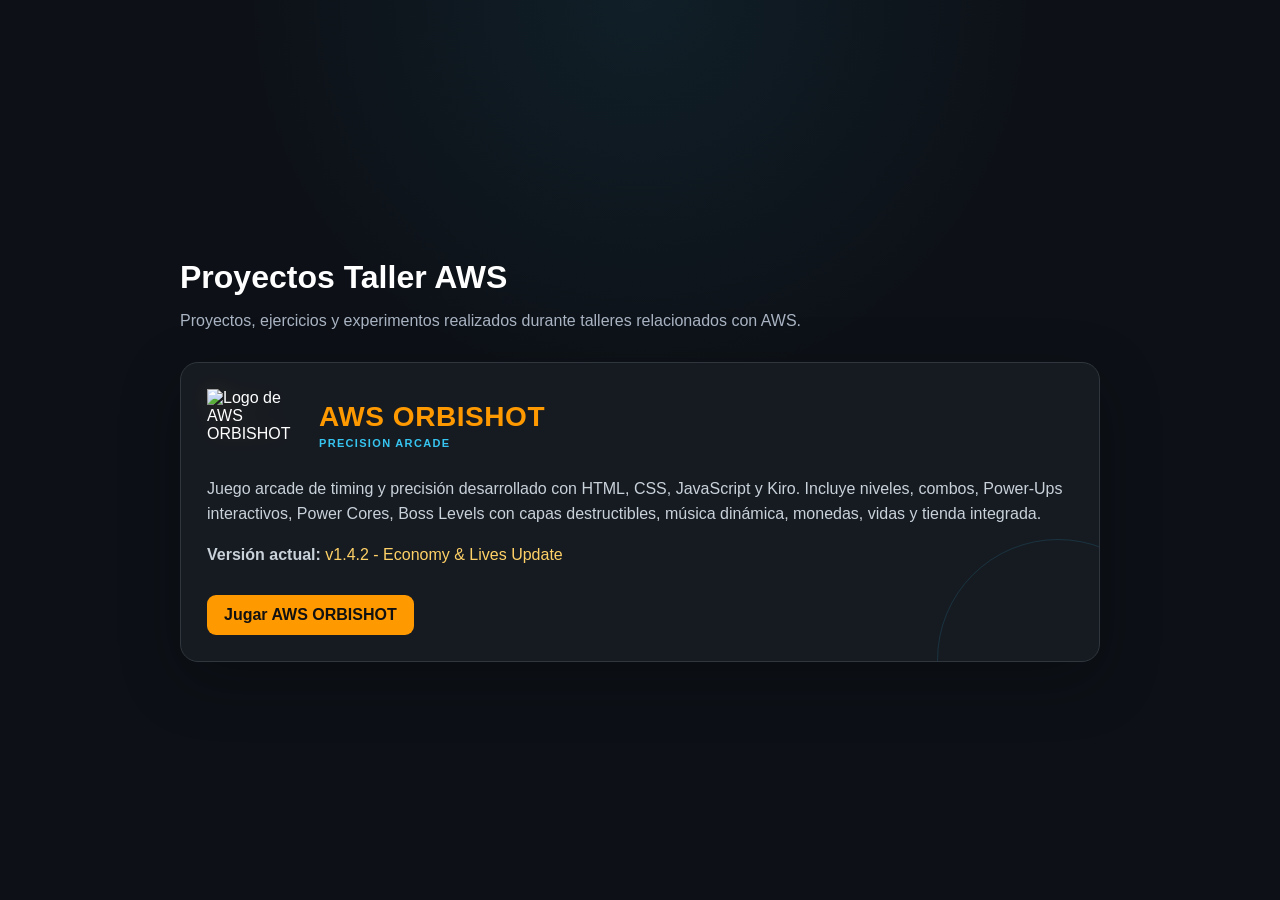
==== site/index.html @ 24f3d856 "Merge AWS ORBISHOT v1.4.2 Economy & Lives Update" ====
<!DOCTYPE html>
<html lang="es">
<head>
  <meta charset="UTF-8">
  <meta name="viewport" content="width=device-width, initial-scale=1.0">
  <title>Proyectos Taller AWS</title>
  <style>
    * { box-sizing: border-box; }

    body {
      margin: 0;
      min-height: 100vh;
      font-family: Arial, sans-serif;
      background:
        radial-gradient(circle at 50% 0%, rgba(54,197,240,.08), transparent 36%),
        #0d1117;
      color: #ffffff;
      display: flex;
      justify-content: center;
      align-items: center;
      padding: 32px;
    }

    main { width: min(920px, 100%); }
    h1 { margin-bottom: 8px; }

    .subtitle {
      color: #aab4c3;
      margin-bottom: 32px;
    }

    .projects {
      display: grid;
      grid-template-columns: repeat(auto-fit, minmax(280px, 1fr));
      gap: 20px;
    }

    .project {
      position: relative;
      overflow: hidden;
      background: #161b22;
      border: 1px solid #30363d;
      border-radius: 18px;
      padding: 26px;
      box-shadow: 0 18px 60px rgba(0,0,0,.25);
    }

    .project::after {
      content: "";
      position: absolute;
      inset: auto -80px -120px auto;
      width: 240px;
      height: 240px;
      border: 1px solid rgba(54,197,240,.14);
      border-radius: 50%;
      pointer-events: none;
    }

    .game-brand {
      display: flex;
      align-items: center;
      gap: 16px;
      margin-bottom: 16px;
    }

    .game-brand img {
      width: 96px;
      height: 72px;
      object-fit: contain;
      filter: drop-shadow(0 0 12px rgba(255,153,0,.12));
    }

    .game-brand h2 {
      margin: 0;
      color: #ff9900;
      font-size: 28px;
      letter-spacing: .02em;
    }

    .game-brand span {
      display: block;
      margin-top: 4px;
      color: #36c5f0;
      font-size: 11px;
      font-weight: bold;
      letter-spacing: .12em;
      text-transform: uppercase;
    }

    .project p {
      position: relative;
      z-index: 1;
      color: #c9d1d9;
      line-height: 1.55;
    }

    .project a {
      position: relative;
      z-index: 1;
      display: inline-block;
      margin-top: 12px;
      padding: 11px 17px;
      background: #ff9900;
      color: #111111;
      text-decoration: none;
      font-weight: bold;
      border-radius: 9px;
    }

    .version {
      color: #ffd166;
    }

    @media (max-width: 520px) {
      body { padding: 20px; }
      .game-brand { align-items: flex-start; }
      .game-brand img { width: 76px; height: 58px; }
      .game-brand h2 { font-size: 23px; }
    }
  </style>
</head>
<body>
  <main>
    <h1>Proyectos Taller AWS</h1>
    <p class="subtitle">
      Proyectos, ejercicios y experimentos realizados durante talleres relacionados con AWS.
    </p>

    <section class="projects">
      <article class="project">
        <div class="game-brand">
          <img src="./AWS-Game/assets/branding/aws-orbishot-logo.png" alt="Logo de AWS ORBISHOT">
          <div>
            <h2>AWS ORBISHOT</h2>
            <span>Precision Arcade</span>
          </div>
        </div>
        <p>
          Juego arcade de timing y precisión desarrollado con HTML, CSS,
          JavaScript y Kiro. Incluye niveles, combos, Power-Ups interactivos,
          Power Cores, Boss Levels con capas destructibles, música dinámica, monedas, vidas y tienda integrada.
        </p>
        <p><strong>Versión actual:</strong> <span class="version">v1.4.2 - Economy & Lives Update</span></p>
        <a href="./AWS-Game/">Jugar AWS ORBISHOT</a>
      </article>
    </section>
  </main>
</body>
</html>
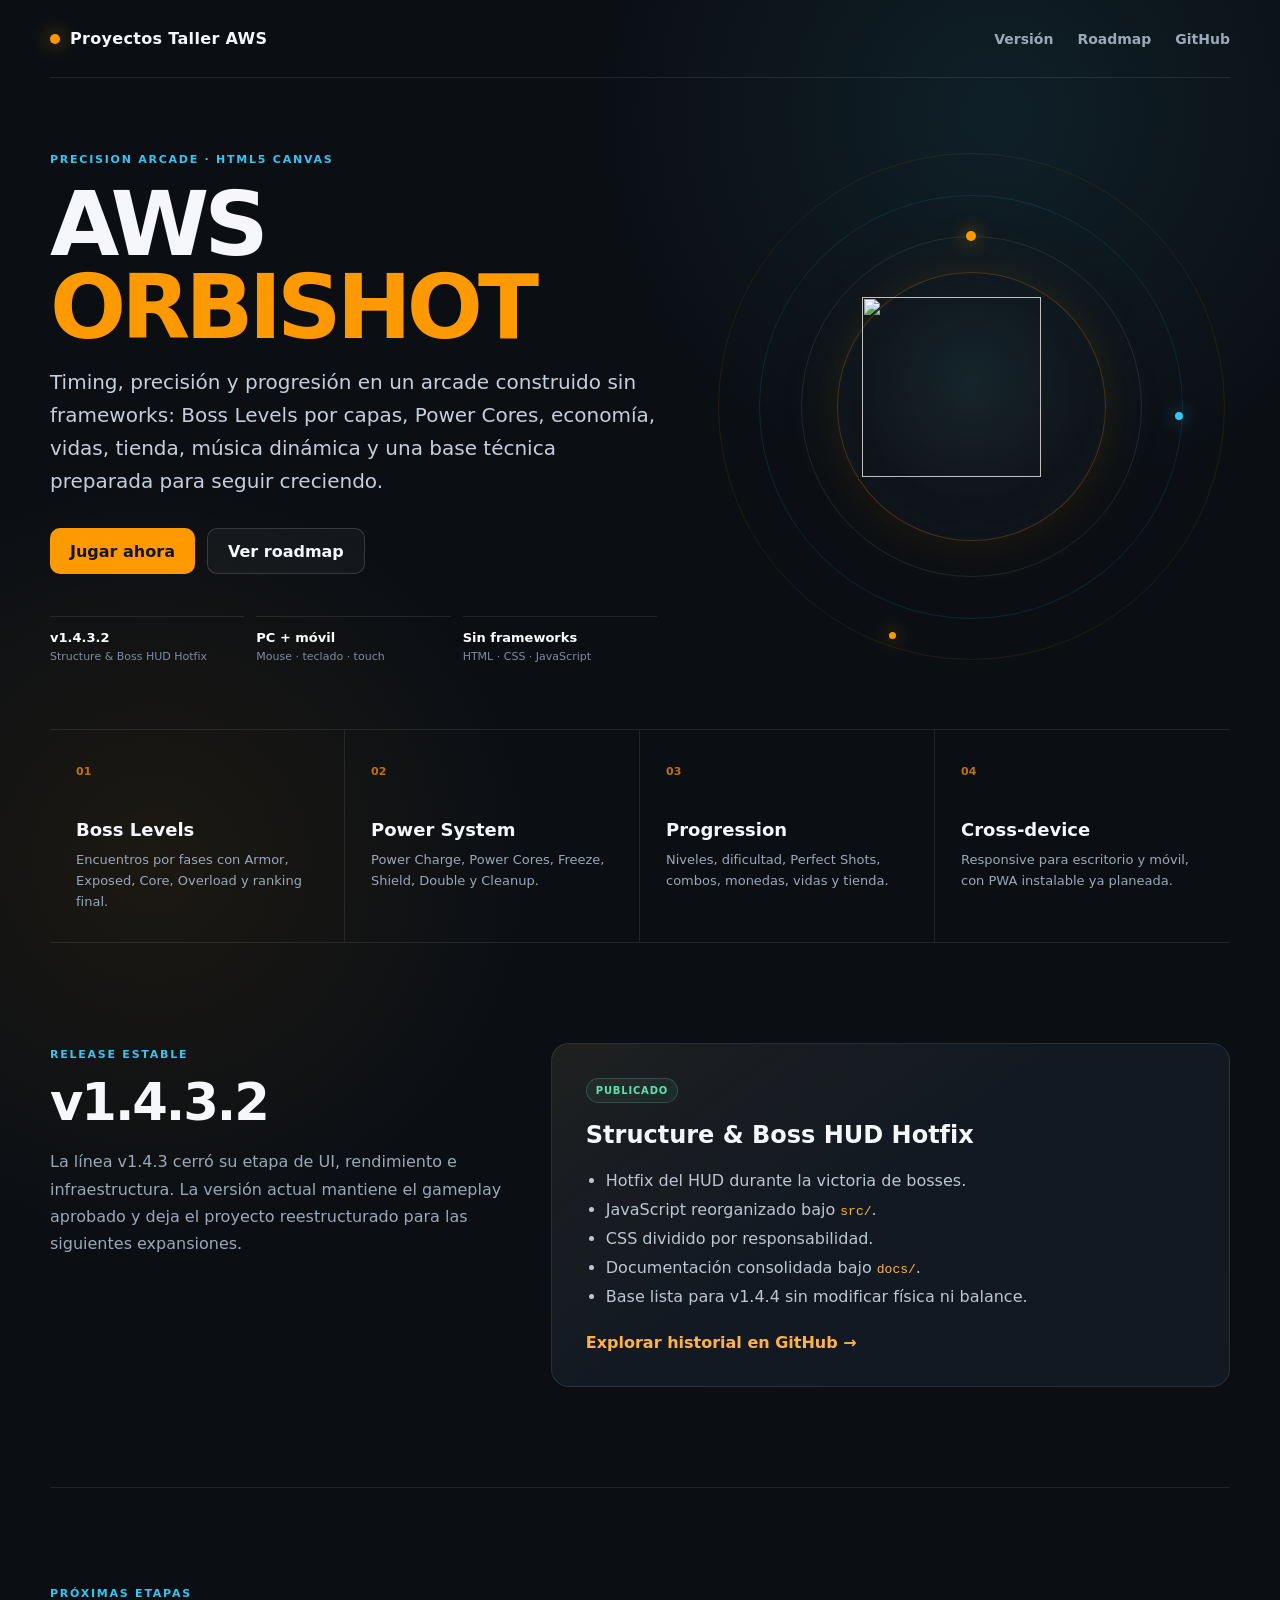
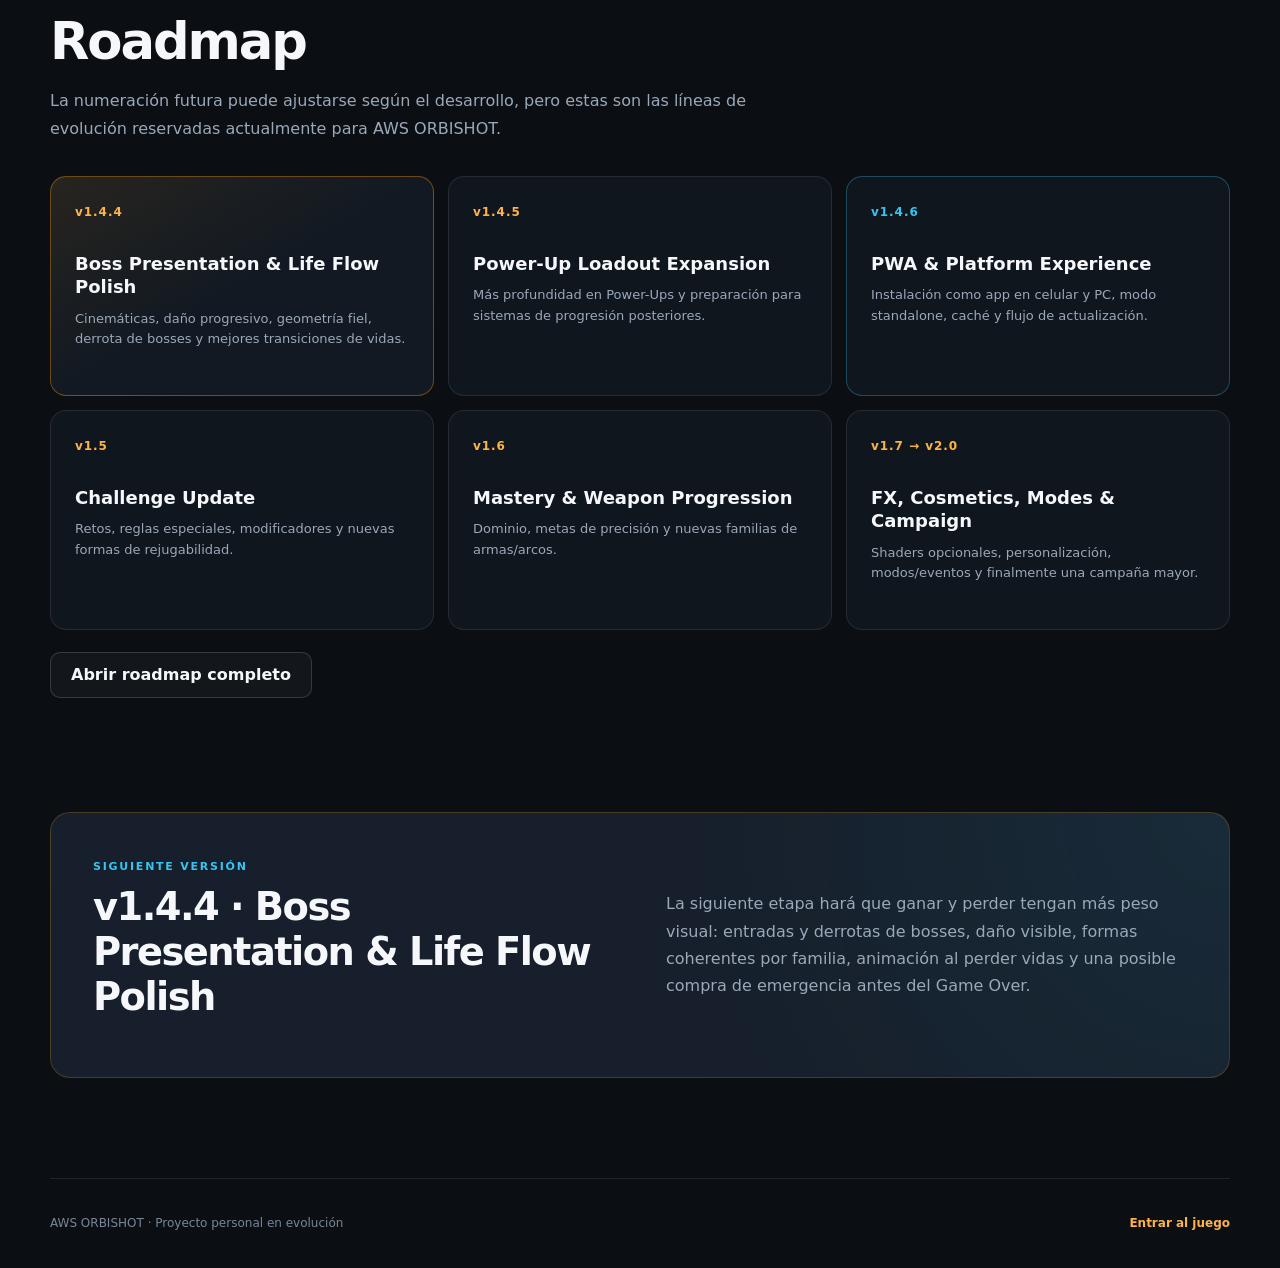
==== commit 62750044: "docs(site): refresh portal and expand AWS ORBISHOT roadmap" ====
--- a/site/index.html
+++ b/site/index.html
@@ -3,147 +3,199 @@
 <head>
   <meta charset="UTF-8">
   <meta name="viewport" content="width=device-width, initial-scale=1.0">
-  <title>Proyectos Taller AWS</title>
-  <style>
-    * { box-sizing: border-box; }
-
-    body {
-      margin: 0;
-      min-height: 100vh;
-      font-family: Arial, sans-serif;
-      background:
-        radial-gradient(circle at 50% 0%, rgba(54,197,240,.08), transparent 36%),
-        #0d1117;
-      color: #ffffff;
-      display: flex;
-      justify-content: center;
-      align-items: center;
-      padding: 32px;
-    }
-
-    main { width: min(920px, 100%); }
-    h1 { margin-bottom: 8px; }
-
-    .subtitle {
-      color: #aab4c3;
-      margin-bottom: 32px;
-    }
-
-    .projects {
-      display: grid;
-      grid-template-columns: repeat(auto-fit, minmax(280px, 1fr));
-      gap: 20px;
-    }
-
-    .project {
-      position: relative;
-      overflow: hidden;
-      background: #161b22;
-      border: 1px solid #30363d;
-      border-radius: 18px;
-      padding: 26px;
-      box-shadow: 0 18px 60px rgba(0,0,0,.25);
-    }
-
-    .project::after {
-      content: "";
-      position: absolute;
-      inset: auto -80px -120px auto;
-      width: 240px;
-      height: 240px;
-      border: 1px solid rgba(54,197,240,.14);
-      border-radius: 50%;
-      pointer-events: none;
-    }
-
-    .game-brand {
-      display: flex;
-      align-items: center;
-      gap: 16px;
-      margin-bottom: 16px;
-    }
-
-    .game-brand img {
-      width: 96px;
-      height: 72px;
-      object-fit: contain;
-      filter: drop-shadow(0 0 12px rgba(255,153,0,.12));
-    }
-
-    .game-brand h2 {
-      margin: 0;
-      color: #ff9900;
-      font-size: 28px;
-      letter-spacing: .02em;
-    }
-
-    .game-brand span {
-      display: block;
-      margin-top: 4px;
-      color: #36c5f0;
-      font-size: 11px;
-      font-weight: bold;
-      letter-spacing: .12em;
-      text-transform: uppercase;
-    }
-
-    .project p {
-      position: relative;
-      z-index: 1;
-      color: #c9d1d9;
-      line-height: 1.55;
-    }
-
-    .project a {
-      position: relative;
-      z-index: 1;
-      display: inline-block;
-      margin-top: 12px;
-      padding: 11px 17px;
-      background: #ff9900;
-      color: #111111;
-      text-decoration: none;
-      font-weight: bold;
-      border-radius: 9px;
-    }
-
-    .version {
-      color: #ffd166;
-    }
-
-    @media (max-width: 520px) {
-      body { padding: 20px; }
-      .game-brand { align-items: flex-start; }
-      .game-brand img { width: 76px; height: 58px; }
-      .game-brand h2 { font-size: 23px; }
-    }
-  </style>
+  <meta name="theme-color" content="#0d1117">
+  <meta
+    name="description"
+    content="Portal de AWS ORBISHOT, arcade de timing y precisión con Boss Levels, Power Cores, economía, vidas y progresión."
+  >
+  <title>AWS ORBISHOT | Proyectos Taller AWS</title>
+  <link rel="stylesheet" href="./styles.css">
 </head>
 <body>
-  <main>
-    <h1>Proyectos Taller AWS</h1>
-    <p class="subtitle">
-      Proyectos, ejercicios y experimentos realizados durante talleres relacionados con AWS.
-    </p>
-
-    <section class="projects">
-      <article class="project">
-        <div class="game-brand">
-          <img src="./AWS-Game/assets/branding/aws-orbishot-logo.png" alt="Logo de AWS ORBISHOT">
-          <div>
-            <h2>AWS ORBISHOT</h2>
-            <span>Precision Arcade</span>
+  <div class="page-shell">
+    <header class="site-header">
+      <a class="site-brand" href="./" aria-label="Inicio de Proyectos Taller AWS">
+        <span class="brand-dot"></span>
+        <span>Proyectos Taller AWS</span>
+      </a>
+      <nav class="site-nav" aria-label="Navegación principal">
+        <a href="#version">Versión</a>
+        <a href="#roadmap">Roadmap</a>
+        <a href="https://github.com/RobDev512/Proyectos-Taller-AWS" target="_blank" rel="noreferrer">GitHub</a>
+      </nav>
+    </header>
+
+    <main>
+      <section class="hero">
+        <div class="hero-copy">
+          <div class="eyebrow">Precision Arcade · HTML5 Canvas</div>
+          <h1>AWS <span>ORBISHOT</span></h1>
+          <p class="hero-lead">
+            Timing, precisión y progresión en un arcade construido sin frameworks:
+            Boss Levels por capas, Power Cores, economía, vidas, tienda, música dinámica
+            y una base técnica preparada para seguir creciendo.
+          </p>
+
+          <div class="hero-actions">
+            <a class="btn btn-primary" href="./AWS-Game/">Jugar ahora</a>
+            <a
+              class="btn btn-secondary"
+              href="https://github.com/RobDev512/Proyectos-Taller-AWS/blob/main/AWS-Game/docs/ROADMAP.md"
+              target="_blank"
+              rel="noreferrer"
+            >Ver roadmap</a>
           </div>
+
+          <div class="hero-meta">
+            <div>
+              <strong>v1.4.3.2</strong>
+              <span>Structure & Boss HUD Hotfix</span>
+            </div>
+            <div>
+              <strong>PC + móvil</strong>
+              <span>Mouse · teclado · touch</span>
+            </div>
+            <div>
+              <strong>Sin frameworks</strong>
+              <span>HTML · CSS · JavaScript</span>
+            </div>
+          </div>
+        </div>
+
+        <div class="hero-visual" aria-hidden="true">
+          <div class="orbit orbit-a"></div>
+          <div class="orbit orbit-b"></div>
+          <div class="orbit orbit-c"></div>
+          <div class="hero-logo-wrap">
+            <img src="./AWS-Game/assets/branding/aws-orbishot-logo.png" alt="">
+          </div>
+          <span class="satellite satellite-a"></span>
+          <span class="satellite satellite-b"></span>
+          <span class="satellite satellite-c"></span>
+        </div>
+      </section>
+
+      <section class="feature-strip" aria-label="Características principales">
+        <article>
+          <span class="feature-number">01</span>
+          <h2>Boss Levels</h2>
+          <p>Encuentros por fases con Armor, Exposed, Core, Overload y ranking final.</p>
+        </article>
+        <article>
+          <span class="feature-number">02</span>
+          <h2>Power System</h2>
+          <p>Power Charge, Power Cores, Freeze, Shield, Double y Cleanup.</p>
+        </article>
+        <article>
+          <span class="feature-number">03</span>
+          <h2>Progression</h2>
+          <p>Niveles, dificultad, Perfect Shots, combos, monedas, vidas y tienda.</p>
+        </article>
+        <article>
+          <span class="feature-number">04</span>
+          <h2>Cross-device</h2>
+          <p>Responsive para escritorio y móvil, con PWA instalable ya planeada.</p>
+        </article>
+      </section>
+
+      <section class="section-grid" id="version">
+        <div class="section-heading">
+          <span class="section-kicker">Release estable</span>
+          <h2>v1.4.3.2</h2>
+          <p>
+            La línea v1.4.3 cerró su etapa de UI, rendimiento e infraestructura.
+            La versión actual mantiene el gameplay aprobado y deja el proyecto
+            reestructurado para las siguientes expansiones.
+          </p>
+        </div>
+
+        <div class="release-card">
+          <span class="status-pill">Publicado</span>
+          <h3>Structure & Boss HUD Hotfix</h3>
+          <ul>
+            <li>Hotfix del HUD durante la victoria de bosses.</li>
+            <li>JavaScript reorganizado bajo <code>src/</code>.</li>
+            <li>CSS dividido por responsabilidad.</li>
+            <li>Documentación consolidada bajo <code>docs/</code>.</li>
+            <li>Base lista para v1.4.4 sin modificar física ni balance.</li>
+          </ul>
+          <a
+            class="text-link"
+            href="https://github.com/RobDev512/Proyectos-Taller-AWS/tags"
+            target="_blank"
+            rel="noreferrer"
+          >Explorar historial en GitHub →</a>
+        </div>
+      </section>
+
+      <section class="roadmap-section" id="roadmap">
+        <div class="section-heading roadmap-heading">
+          <span class="section-kicker">Próximas etapas</span>
+          <h2>Roadmap</h2>
+          <p>
+            La numeración futura puede ajustarse según el desarrollo, pero estas son
+            las líneas de evolución reservadas actualmente para AWS ORBISHOT.
+          </p>
+        </div>
+
+        <div class="roadmap-grid">
+          <article class="roadmap-card current">
+            <span>v1.4.4</span>
+            <h3>Boss Presentation & Life Flow Polish</h3>
+            <p>Cinemáticas, daño progresivo, geometría fiel, derrota de bosses y mejores transiciones de vidas.</p>
+          </article>
+          <article class="roadmap-card">
+            <span>v1.4.5</span>
+            <h3>Power-Up Loadout Expansion</h3>
+            <p>Más profundidad en Power-Ups y preparación para sistemas de progresión posteriores.</p>
+          </article>
+          <article class="roadmap-card accent">
+            <span>v1.4.6</span>
+            <h3>PWA & Platform Experience</h3>
+            <p>Instalación como app en celular y PC, modo standalone, caché y flujo de actualización.</p>
+          </article>
+          <article class="roadmap-card">
+            <span>v1.5</span>
+            <h3>Challenge Update</h3>
+            <p>Retos, reglas especiales, modificadores y nuevas formas de rejugabilidad.</p>
+          </article>
+          <article class="roadmap-card">
+            <span>v1.6</span>
+            <h3>Mastery & Weapon Progression</h3>
+            <p>Dominio, metas de precisión y nuevas familias de armas/arcos.</p>
+          </article>
+          <article class="roadmap-card">
+            <span>v1.7 → v2.0</span>
+            <h3>FX, Cosmetics, Modes & Campaign</h3>
+            <p>Shaders opcionales, personalización, modos/eventos y finalmente una campaña mayor.</p>
+          </article>
+        </div>
+
+        <a
+          class="btn btn-roadmap"
+          href="https://github.com/RobDev512/Proyectos-Taller-AWS/blob/main/AWS-Game/docs/ROADMAP.md"
+          target="_blank"
+          rel="noreferrer"
+        >Abrir roadmap completo</a>
+      </section>
+
+      <section class="next-release">
+        <div>
+          <span class="section-kicker">Siguiente versión</span>
+          <h2>v1.4.4 · Boss Presentation & Life Flow Polish</h2>
         </div>
         <p>
-          Juego arcade de timing y precisión desarrollado con HTML, CSS,
-          JavaScript y Kiro. Incluye niveles, combos, Power-Ups interactivos,
-          Power Cores, Boss Levels con capas destructibles, música dinámica, monedas, vidas y tienda integrada.
+          La siguiente etapa hará que ganar y perder tengan más peso visual:
+          entradas y derrotas de bosses, daño visible, formas coherentes por familia,
+          animación al perder vidas y una posible compra de emergencia antes del Game Over.
         </p>
-        <p><strong>Versión actual:</strong> <span class="version">v1.4.2 - Economy & Lives Update</span></p>
-        <a href="./AWS-Game/">Jugar AWS ORBISHOT</a>
-      </article>
-    </section>
-  </main>
+      </section>
+    </main>
+
+    <footer>
+      <span>AWS ORBISHOT · Proyecto personal en evolución</span>
+      <a href="./AWS-Game/">Entrar al juego</a>
+    </footer>
+  </div>
 </body>
 </html>
--- a/site/styles.css
+++ b/site/styles.css
@@ -0,0 +1,502 @@
+*,
+*::before,
+*::after {
+  box-sizing: border-box;
+}
+
+:root {
+  color-scheme: dark;
+  --bg: #0b0f14;
+  --panel: #121922;
+  --panel-2: #161f2b;
+  --line: rgba(255, 255, 255, .09);
+  --text: #f5f7fa;
+  --muted: #9aa8b8;
+  --orange: #ff9900;
+  --orange-soft: #ffb347;
+  --cyan: #36c5f0;
+  --green: #5fe1ae;
+}
+
+html { scroll-behavior: smooth; }
+
+body {
+  margin: 0;
+  min-height: 100vh;
+  font-family: "Amazon Ember", Inter, system-ui, -apple-system, BlinkMacSystemFont, "Segoe UI", sans-serif;
+  color: var(--text);
+  background:
+    radial-gradient(circle at 78% 4%, rgba(54, 197, 240, .09), transparent 25rem),
+    radial-gradient(circle at 12% 30%, rgba(255, 153, 0, .07), transparent 24rem),
+    var(--bg);
+}
+
+a { color: inherit; }
+
+.page-shell {
+  width: min(1180px, calc(100% - 40px));
+  margin: 0 auto;
+}
+
+.site-header {
+  min-height: 78px;
+  display: flex;
+  align-items: center;
+  justify-content: space-between;
+  gap: 24px;
+  border-bottom: 1px solid var(--line);
+}
+
+.site-brand {
+  display: inline-flex;
+  align-items: center;
+  gap: 10px;
+  text-decoration: none;
+  font-weight: 800;
+  letter-spacing: .02em;
+}
+
+.brand-dot {
+  width: 10px;
+  height: 10px;
+  border-radius: 50%;
+  background: var(--orange);
+  box-shadow: 0 0 18px rgba(255, 153, 0, .72);
+}
+
+.site-nav { display: flex; gap: 24px; }
+
+.site-nav a {
+  color: var(--muted);
+  text-decoration: none;
+  font-size: 14px;
+  font-weight: 700;
+}
+
+.site-nav a:hover { color: #fff; }
+
+.hero {
+  min-height: 620px;
+  display: grid;
+  grid-template-columns: minmax(0, 1.08fr) minmax(360px, .92fr);
+  align-items: center;
+  gap: 56px;
+  padding: 70px 0 64px;
+}
+
+.eyebrow,
+.section-kicker {
+  display: inline-block;
+  color: var(--cyan);
+  font-size: 11px;
+  font-weight: 900;
+  letter-spacing: .16em;
+  text-transform: uppercase;
+}
+
+.hero h1 {
+  margin: 16px 0 18px;
+  font-size: clamp(54px, 7vw, 94px);
+  line-height: .92;
+  letter-spacing: -.055em;
+}
+
+.hero h1 span { color: var(--orange); }
+
+.hero-lead {
+  max-width: 680px;
+  margin: 0;
+  color: #c5cfda;
+  font-size: clamp(17px, 2vw, 20px);
+  line-height: 1.65;
+}
+
+.hero-actions {
+  display: flex;
+  flex-wrap: wrap;
+  gap: 12px;
+  margin-top: 30px;
+}
+
+.btn {
+  min-height: 46px;
+  display: inline-flex;
+  align-items: center;
+  justify-content: center;
+  padding: 0 20px;
+  border-radius: 10px;
+  text-decoration: none;
+  font-weight: 900;
+  transition: transform .15s ease, border-color .15s ease, background .15s ease;
+}
+
+.btn:hover { transform: translateY(-2px); }
+
+.btn-primary {
+  background: var(--orange);
+  color: #11161d;
+}
+
+.btn-secondary,
+.btn-roadmap {
+  border: 1px solid rgba(255, 255, 255, .15);
+  background: rgba(255, 255, 255, .035);
+}
+
+.btn-secondary:hover,
+.btn-roadmap:hover {
+  border-color: rgba(255, 153, 0, .65);
+}
+
+.hero-meta {
+  display: grid;
+  grid-template-columns: repeat(3, minmax(0, 1fr));
+  gap: 12px;
+  margin-top: 42px;
+}
+
+.hero-meta > div {
+  min-width: 0;
+  padding-top: 13px;
+  border-top: 1px solid var(--line);
+}
+
+.hero-meta strong,
+.hero-meta span { display: block; }
+
+.hero-meta strong { color: #fff; font-size: 13px; }
+
+.hero-meta span {
+  margin-top: 5px;
+  color: #7f8d9d;
+  font-size: 11px;
+  line-height: 1.35;
+}
+
+.hero-visual {
+  position: relative;
+  aspect-ratio: 1;
+  display: grid;
+  place-items: center;
+  isolation: isolate;
+}
+
+.hero-visual::before {
+  content: "";
+  position: absolute;
+  width: 66%;
+  height: 66%;
+  border-radius: 50%;
+  background: radial-gradient(circle, rgba(255, 153, 0, .12), transparent 65%);
+  filter: blur(4px);
+}
+
+.hero-logo-wrap {
+  position: relative;
+  z-index: 4;
+  width: 52%;
+  aspect-ratio: 1;
+  display: grid;
+  place-items: center;
+  border: 1px solid rgba(255, 153, 0, .24);
+  border-radius: 50%;
+  background:
+    radial-gradient(circle at 50% 40%, rgba(54, 197, 240, .08), transparent 58%),
+    rgba(15, 21, 29, .78);
+  box-shadow:
+    0 0 70px rgba(255, 153, 0, .08),
+    inset 0 0 50px rgba(255, 255, 255, .025);
+}
+
+.hero-logo-wrap img {
+  width: 82%;
+  height: 82%;
+  object-fit: contain;
+}
+
+.orbit {
+  position: absolute;
+  border: 1px solid rgba(255, 255, 255, .09);
+  border-radius: 50%;
+}
+
+.orbit-a { width: 66%; height: 66%; }
+.orbit-b { width: 82%; height: 82%; border-color: rgba(54, 197, 240, .12); }
+.orbit-c { width: 98%; height: 98%; border-color: rgba(255, 153, 0, .09); }
+
+.satellite {
+  position: absolute;
+  z-index: 6;
+  width: 10px;
+  height: 10px;
+  border-radius: 50%;
+  background: var(--orange);
+  box-shadow: 0 0 18px rgba(255, 153, 0, .75);
+}
+
+.satellite-a { top: 16%; left: 49%; }
+.satellite-b {
+  right: 9%;
+  top: 51%;
+  width: 8px;
+  height: 8px;
+  background: var(--cyan);
+  box-shadow: 0 0 18px rgba(54, 197, 240, .72);
+}
+.satellite-c { bottom: 5%; left: 34%; width: 7px; height: 7px; }
+
+.feature-strip {
+  display: grid;
+  grid-template-columns: repeat(4, minmax(0, 1fr));
+  border-top: 1px solid var(--line);
+  border-bottom: 1px solid var(--line);
+}
+
+.feature-strip article {
+  min-height: 210px;
+  padding: 30px 26px;
+  border-right: 1px solid var(--line);
+}
+
+.feature-strip article:last-child { border-right: 0; }
+
+.feature-number {
+  color: rgba(255, 153, 0, .72);
+  font-size: 11px;
+  font-weight: 900;
+}
+
+.feature-strip h2 { margin: 40px 0 10px; font-size: 18px; }
+
+.feature-strip p {
+  margin: 0;
+  color: var(--muted);
+  font-size: 13px;
+  line-height: 1.6;
+}
+
+.section-grid {
+  display: grid;
+  grid-template-columns: .8fr 1.2fr;
+  gap: 48px;
+  padding: 100px 0;
+  align-items: start;
+}
+
+.section-heading h2,
+.roadmap-heading h2,
+.next-release h2 {
+  margin: 10px 0 16px;
+  font-size: clamp(34px, 4vw, 52px);
+  letter-spacing: -.04em;
+}
+
+.section-heading p,
+.next-release p {
+  color: var(--muted);
+  line-height: 1.7;
+}
+
+.release-card {
+  padding: 34px;
+  border: 1px solid var(--line);
+  border-radius: 18px;
+  background:
+    linear-gradient(145deg, rgba(255, 153, 0, .055), transparent 45%),
+    var(--panel);
+}
+
+.status-pill {
+  display: inline-flex;
+  padding: 6px 9px;
+  border: 1px solid rgba(95, 225, 174, .22);
+  border-radius: 999px;
+  background: rgba(95, 225, 174, .07);
+  color: var(--green);
+  font-size: 10px;
+  font-weight: 900;
+  letter-spacing: .08em;
+  text-transform: uppercase;
+}
+
+.release-card h3 { margin: 18px 0; font-size: 24px; }
+
+.release-card ul {
+  margin: 0;
+  padding-left: 20px;
+  color: #bcc7d2;
+  line-height: 1.8;
+}
+
+.release-card code { color: var(--orange-soft); }
+
+.text-link {
+  display: inline-block;
+  margin-top: 22px;
+  color: var(--orange-soft);
+  text-decoration: none;
+  font-weight: 800;
+}
+
+.roadmap-section {
+  padding: 94px 0;
+  border-top: 1px solid var(--line);
+}
+
+.roadmap-heading { max-width: 720px; }
+
+.roadmap-grid {
+  display: grid;
+  grid-template-columns: repeat(3, minmax(0, 1fr));
+  gap: 14px;
+  margin-top: 34px;
+}
+
+.roadmap-card {
+  min-height: 220px;
+  padding: 24px;
+  border: 1px solid var(--line);
+  border-radius: 16px;
+  background: rgba(18, 25, 34, .78);
+}
+
+.roadmap-card.current {
+  border-color: rgba(255, 153, 0, .38);
+  background:
+    linear-gradient(150deg, rgba(255, 153, 0, .09), transparent 50%),
+    var(--panel);
+}
+
+.roadmap-card.accent { border-color: rgba(54, 197, 240, .30); }
+
+.roadmap-card > span {
+  color: var(--orange-soft);
+  font-size: 12px;
+  font-weight: 900;
+  letter-spacing: .08em;
+}
+
+.roadmap-card.accent > span { color: var(--cyan); }
+
+.roadmap-card h3 {
+  margin: 32px 0 10px;
+  font-size: 18px;
+  line-height: 1.3;
+}
+
+.roadmap-card p {
+  margin: 0;
+  color: var(--muted);
+  font-size: 13px;
+  line-height: 1.6;
+}
+
+.btn-roadmap { margin-top: 22px; }
+
+.next-release {
+  display: grid;
+  grid-template-columns: 1fr 1fr;
+  gap: 52px;
+  align-items: center;
+  margin: 20px 0 100px;
+  padding: 42px;
+  border: 1px solid rgba(255, 153, 0, .22);
+  border-radius: 20px;
+  background:
+    radial-gradient(circle at 100% 0%, rgba(54, 197, 240, .07), transparent 45%),
+    var(--panel-2);
+}
+
+.next-release h2 { font-size: clamp(27px, 3vw, 40px); }
+
+footer {
+  min-height: 90px;
+  display: flex;
+  align-items: center;
+  justify-content: space-between;
+  gap: 24px;
+  border-top: 1px solid var(--line);
+  color: #788697;
+  font-size: 12px;
+}
+
+footer a {
+  color: var(--orange-soft);
+  text-decoration: none;
+  font-weight: 800;
+}
+
+@media (max-width: 900px) {
+  .hero {
+    min-height: auto;
+    grid-template-columns: 1fr;
+    padding-top: 56px;
+  }
+
+  .hero-visual {
+    width: min(540px, 88vw);
+    margin: 0 auto;
+  }
+
+  .feature-strip { grid-template-columns: repeat(2, minmax(0, 1fr)); }
+  .feature-strip article:nth-child(2) { border-right: 0; }
+  .feature-strip article:nth-child(-n+2) { border-bottom: 1px solid var(--line); }
+
+  .section-grid,
+  .next-release { grid-template-columns: 1fr; }
+
+  .roadmap-grid { grid-template-columns: repeat(2, minmax(0, 1fr)); }
+}
+
+@media (max-width: 620px) {
+  .page-shell { width: min(100% - 28px, 1180px); }
+  .site-header { min-height: 68px; }
+  .site-nav a:not(:last-child) { display: none; }
+
+  .hero {
+    gap: 26px;
+    padding: 50px 0 44px;
+  }
+
+  .hero h1 { font-size: clamp(52px, 18vw, 74px); }
+  .hero-lead { font-size: 16px; }
+
+  .hero-actions {
+    display: grid;
+    grid-template-columns: 1fr;
+  }
+
+  .hero-meta { grid-template-columns: 1fr; }
+
+  .hero-visual { width: min(440px, 96vw); }
+
+  .feature-strip,
+  .roadmap-grid { grid-template-columns: 1fr; }
+
+  .feature-strip article {
+    min-height: 150px;
+    border-right: 0;
+    border-bottom: 1px solid var(--line);
+  }
+
+  .feature-strip article:last-child { border-bottom: 0; }
+  .feature-strip h2 { margin-top: 24px; }
+
+  .section-grid,
+  .roadmap-section { padding: 72px 0; }
+
+  .release-card,
+  .next-release { padding: 24px; }
+
+  .next-release {
+    gap: 16px;
+    margin-bottom: 72px;
+  }
+
+  footer {
+    align-items: flex-start;
+    flex-direction: column;
+    justify-content: center;
+    padding: 24px 0;
+  }
+}
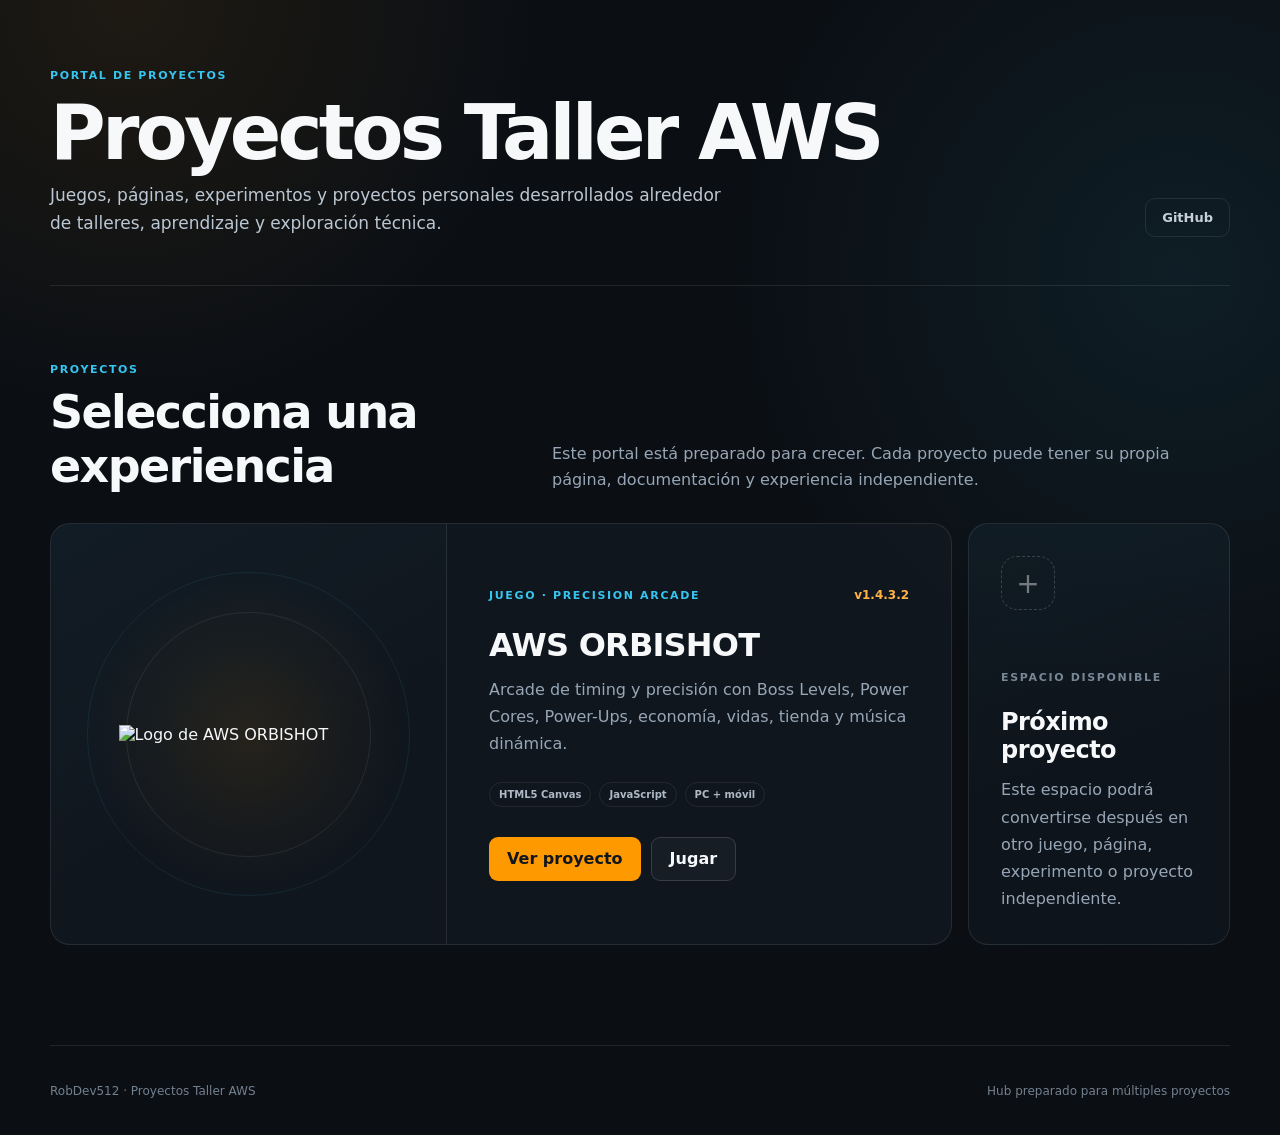
==== commit 7dc1b16a: "feat(site): add project hub and dynamic ORBISHOT roadmap" ====
--- a/site/index.html
+++ b/site/index.html
@@ -4,197 +4,84 @@
   <meta charset="UTF-8">
   <meta name="viewport" content="width=device-width, initial-scale=1.0">
   <meta name="theme-color" content="#0d1117">
-  <meta
-    name="description"
-    content="Portal de AWS ORBISHOT, arcade de timing y precisión con Boss Levels, Power Cores, economía, vidas y progresión."
-  >
-  <title>AWS ORBISHOT | Proyectos Taller AWS</title>
+  <meta name="description" content="Portal general de proyectos, juegos, páginas y experimentos de Proyectos Taller AWS.">
+  <title>Proyectos Taller AWS</title>
   <link rel="stylesheet" href="./styles.css">
 </head>
 <body>
-  <div class="page-shell">
-    <header class="site-header">
-      <a class="site-brand" href="./" aria-label="Inicio de Proyectos Taller AWS">
-        <span class="brand-dot"></span>
-        <span>Proyectos Taller AWS</span>
-      </a>
-      <nav class="site-nav" aria-label="Navegación principal">
-        <a href="#version">Versión</a>
-        <a href="#roadmap">Roadmap</a>
-        <a href="https://github.com/RobDev512/Proyectos-Taller-AWS" target="_blank" rel="noreferrer">GitHub</a>
-      </nav>
+  <div class="hub-shell">
+    <header class="hub-header">
+      <div>
+        <span class="hub-kicker">Portal de proyectos</span>
+        <h1>Proyectos Taller AWS</h1>
+        <p>
+          Juegos, páginas, experimentos y proyectos personales desarrollados
+          alrededor de talleres, aprendizaje y exploración técnica.
+        </p>
+      </div>
+      <a class="github-link" href="https://github.com/RobDev512/Proyectos-Taller-AWS" target="_blank" rel="noreferrer">GitHub</a>
     </header>
 
     <main>
-      <section class="hero">
-        <div class="hero-copy">
-          <div class="eyebrow">Precision Arcade · HTML5 Canvas</div>
-          <h1>AWS <span>ORBISHOT</span></h1>
-          <p class="hero-lead">
-            Timing, precisión y progresión en un arcade construido sin frameworks:
-            Boss Levels por capas, Power Cores, economía, vidas, tienda, música dinámica
-            y una base técnica preparada para seguir creciendo.
-          </p>
+      <section class="projects-heading">
+        <div>
+          <span>Proyectos</span>
+          <h2>Selecciona una experiencia</h2>
+        </div>
+        <p>
+          Este portal está preparado para crecer. Cada proyecto puede tener su
+          propia página, documentación y experiencia independiente.
+        </p>
+      </section>
 
-          <div class="hero-actions">
-            <a class="btn btn-primary" href="./AWS-Game/">Jugar ahora</a>
-            <a
-              class="btn btn-secondary"
-              href="https://github.com/RobDev512/Proyectos-Taller-AWS/blob/main/AWS-Game/docs/ROADMAP.md"
-              target="_blank"
-              rel="noreferrer"
-            >Ver roadmap</a>
+      <section class="projects-grid">
+        <article class="project-card project-card-featured">
+          <div class="project-art">
+            <div class="project-orbit orbit-a"></div>
+            <div class="project-orbit orbit-b"></div>
+            <img src="./AWS-Game/assets/branding/aws-orbishot-logo.png" alt="Logo de AWS ORBISHOT">
           </div>
 
-          <div class="hero-meta">
-            <div>
-              <strong>v1.4.3.2</strong>
-              <span>Structure & Boss HUD Hotfix</span>
+          <div class="project-copy">
+            <div class="project-meta">
+              <span class="project-type">Juego · Precision Arcade</span>
+              <span class="project-version">v1.4.3.2</span>
             </div>
-            <div>
-              <strong>PC + móvil</strong>
-              <span>Mouse · teclado · touch</span>
+
+            <h3>AWS ORBISHOT</h3>
+            <p>
+              Arcade de timing y precisión con Boss Levels, Power Cores,
+              Power-Ups, economía, vidas, tienda y música dinámica.
+            </p>
+
+            <div class="project-tags">
+              <span>HTML5 Canvas</span>
+              <span>JavaScript</span>
+              <span>PC + móvil</span>
             </div>
-            <div>
-              <strong>Sin frameworks</strong>
-              <span>HTML · CSS · JavaScript</span>
+
+            <div class="project-actions">
+              <a class="btn btn-primary" href="./projects/orbishot/">Ver proyecto</a>
+              <a class="btn btn-secondary" href="./AWS-Game/">Jugar</a>
             </div>
           </div>
-        </div>
+        </article>
 
-        <div class="hero-visual" aria-hidden="true">
-          <div class="orbit orbit-a"></div>
-          <div class="orbit orbit-b"></div>
-          <div class="orbit orbit-c"></div>
-          <div class="hero-logo-wrap">
-            <img src="./AWS-Game/assets/branding/aws-orbishot-logo.png" alt="">
-          </div>
-          <span class="satellite satellite-a"></span>
-          <span class="satellite satellite-b"></span>
-          <span class="satellite satellite-c"></span>
-        </div>
-      </section>
-
-      <section class="feature-strip" aria-label="Características principales">
-        <article>
-          <span class="feature-number">01</span>
-          <h2>Boss Levels</h2>
-          <p>Encuentros por fases con Armor, Exposed, Core, Overload y ranking final.</p>
+        <article class="project-card project-card-placeholder">
+          <div class="placeholder-mark">+</div>
+          <span class="project-type">Espacio disponible</span>
+          <h3>Próximo proyecto</h3>
+          <p>
+            Este espacio podrá convertirse después en otro juego, página,
+            experimento o proyecto independiente.
+          </p>
         </article>
-        <article>
-          <span class="feature-number">02</span>
-          <h2>Power System</h2>
-          <p>Power Charge, Power Cores, Freeze, Shield, Double y Cleanup.</p>
-        </article>
-        <article>
-          <span class="feature-number">03</span>
-          <h2>Progression</h2>
-          <p>Niveles, dificultad, Perfect Shots, combos, monedas, vidas y tienda.</p>
-        </article>
-        <article>
-          <span class="feature-number">04</span>
-          <h2>Cross-device</h2>
-          <p>Responsive para escritorio y móvil, con PWA instalable ya planeada.</p>
-        </article>
-      </section>
-
-      <section class="section-grid" id="version">
-        <div class="section-heading">
-          <span class="section-kicker">Release estable</span>
-          <h2>v1.4.3.2</h2>
-          <p>
-            La línea v1.4.3 cerró su etapa de UI, rendimiento e infraestructura.
-            La versión actual mantiene el gameplay aprobado y deja el proyecto
-            reestructurado para las siguientes expansiones.
-          </p>
-        </div>
-
-        <div class="release-card">
-          <span class="status-pill">Publicado</span>
-          <h3>Structure & Boss HUD Hotfix</h3>
-          <ul>
-            <li>Hotfix del HUD durante la victoria de bosses.</li>
-            <li>JavaScript reorganizado bajo <code>src/</code>.</li>
-            <li>CSS dividido por responsabilidad.</li>
-            <li>Documentación consolidada bajo <code>docs/</code>.</li>
-            <li>Base lista para v1.4.4 sin modificar física ni balance.</li>
-          </ul>
-          <a
-            class="text-link"
-            href="https://github.com/RobDev512/Proyectos-Taller-AWS/tags"
-            target="_blank"
-            rel="noreferrer"
-          >Explorar historial en GitHub →</a>
-        </div>
-      </section>
-
-      <section class="roadmap-section" id="roadmap">
-        <div class="section-heading roadmap-heading">
-          <span class="section-kicker">Próximas etapas</span>
-          <h2>Roadmap</h2>
-          <p>
-            La numeración futura puede ajustarse según el desarrollo, pero estas son
-            las líneas de evolución reservadas actualmente para AWS ORBISHOT.
-          </p>
-        </div>
-
-        <div class="roadmap-grid">
-          <article class="roadmap-card current">
-            <span>v1.4.4</span>
-            <h3>Boss Presentation & Life Flow Polish</h3>
-            <p>Cinemáticas, daño progresivo, geometría fiel, derrota de bosses y mejores transiciones de vidas.</p>
-          </article>
-          <article class="roadmap-card">
-            <span>v1.4.5</span>
-            <h3>Power-Up Loadout Expansion</h3>
-            <p>Más profundidad en Power-Ups y preparación para sistemas de progresión posteriores.</p>
-          </article>
-          <article class="roadmap-card accent">
-            <span>v1.4.6</span>
-            <h3>PWA & Platform Experience</h3>
-            <p>Instalación como app en celular y PC, modo standalone, caché y flujo de actualización.</p>
-          </article>
-          <article class="roadmap-card">
-            <span>v1.5</span>
-            <h3>Challenge Update</h3>
-            <p>Retos, reglas especiales, modificadores y nuevas formas de rejugabilidad.</p>
-          </article>
-          <article class="roadmap-card">
-            <span>v1.6</span>
-            <h3>Mastery & Weapon Progression</h3>
-            <p>Dominio, metas de precisión y nuevas familias de armas/arcos.</p>
-          </article>
-          <article class="roadmap-card">
-            <span>v1.7 → v2.0</span>
-            <h3>FX, Cosmetics, Modes & Campaign</h3>
-            <p>Shaders opcionales, personalización, modos/eventos y finalmente una campaña mayor.</p>
-          </article>
-        </div>
-
-        <a
-          class="btn btn-roadmap"
-          href="https://github.com/RobDev512/Proyectos-Taller-AWS/blob/main/AWS-Game/docs/ROADMAP.md"
-          target="_blank"
-          rel="noreferrer"
-        >Abrir roadmap completo</a>
-      </section>
-
-      <section class="next-release">
-        <div>
-          <span class="section-kicker">Siguiente versión</span>
-          <h2>v1.4.4 · Boss Presentation & Life Flow Polish</h2>
-        </div>
-        <p>
-          La siguiente etapa hará que ganar y perder tengan más peso visual:
-          entradas y derrotas de bosses, daño visible, formas coherentes por familia,
-          animación al perder vidas y una posible compra de emergencia antes del Game Over.
-        </p>
       </section>
     </main>
 
     <footer>
-      <span>AWS ORBISHOT · Proyecto personal en evolución</span>
-      <a href="./AWS-Game/">Entrar al juego</a>
+      <span>RobDev512 · Proyectos Taller AWS</span>
+      <span>Hub preparado para múltiples proyectos</span>
     </footer>
   </div>
 </body>
--- a/site/styles.css
+++ b/site/styles.css
@@ -1,502 +1,318 @@
 *,
 *::before,
-*::after {
-  box-sizing: border-box;
-}
+*::after { box-sizing: border-box; }
 
 :root {
   color-scheme: dark;
   --bg: #0b0f14;
   --panel: #121922;
-  --panel-2: #161f2b;
-  --line: rgba(255, 255, 255, .09);
-  --text: #f5f7fa;
-  --muted: #9aa8b8;
+  --line: rgba(255,255,255,.09);
+  --text: #f6f8fa;
+  --muted: #97a6b6;
   --orange: #ff9900;
   --orange-soft: #ffb347;
   --cyan: #36c5f0;
-  --green: #5fe1ae;
-}
-
-html { scroll-behavior: smooth; }
+}
+
+html, body { min-height: 100%; }
 
 body {
   margin: 0;
-  min-height: 100vh;
   font-family: "Amazon Ember", Inter, system-ui, -apple-system, BlinkMacSystemFont, "Segoe UI", sans-serif;
   color: var(--text);
   background:
-    radial-gradient(circle at 78% 4%, rgba(54, 197, 240, .09), transparent 25rem),
-    radial-gradient(circle at 12% 30%, rgba(255, 153, 0, .07), transparent 24rem),
+    radial-gradient(circle at 10% 0%, rgba(255,153,0,.08), transparent 26rem),
+    radial-gradient(circle at 92% 24%, rgba(54,197,240,.08), transparent 28rem),
     var(--bg);
 }
 
 a { color: inherit; }
 
-.page-shell {
+.hub-shell {
   width: min(1180px, calc(100% - 40px));
   margin: 0 auto;
 }
 
-.site-header {
-  min-height: 78px;
-  display: flex;
-  align-items: center;
+.hub-header {
+  min-height: 270px;
+  display: flex;
   justify-content: space-between;
-  gap: 24px;
+  align-items: flex-end;
+  gap: 50px;
+  padding: 64px 0 48px;
   border-bottom: 1px solid var(--line);
 }
 
-.site-brand {
-  display: inline-flex;
-  align-items: center;
-  gap: 10px;
-  text-decoration: none;
-  font-weight: 800;
-  letter-spacing: .02em;
-}
-
-.brand-dot {
-  width: 10px;
-  height: 10px;
-  border-radius: 50%;
-  background: var(--orange);
-  box-shadow: 0 0 18px rgba(255, 153, 0, .72);
-}
-
-.site-nav { display: flex; gap: 24px; }
-
-.site-nav a {
-  color: var(--muted);
-  text-decoration: none;
-  font-size: 14px;
-  font-weight: 700;
-}
-
-.site-nav a:hover { color: #fff; }
-
-.hero {
-  min-height: 620px;
-  display: grid;
-  grid-template-columns: minmax(0, 1.08fr) minmax(360px, .92fr);
-  align-items: center;
-  gap: 56px;
-  padding: 70px 0 64px;
-}
-
-.eyebrow,
-.section-kicker {
-  display: inline-block;
+.hub-kicker,
+.projects-heading span,
+.project-type {
   color: var(--cyan);
   font-size: 11px;
   font-weight: 900;
-  letter-spacing: .16em;
+  letter-spacing: .15em;
   text-transform: uppercase;
 }
 
-.hero h1 {
-  margin: 16px 0 18px;
-  font-size: clamp(54px, 7vw, 94px);
-  line-height: .92;
-  letter-spacing: -.055em;
-}
-
-.hero h1 span { color: var(--orange); }
-
-.hero-lead {
+.hub-header h1 {
+  margin: 14px 0 12px;
+  font-size: clamp(42px, 6vw, 76px);
+  line-height: .95;
+  letter-spacing: -.05em;
+}
+
+.hub-header p {
   max-width: 680px;
   margin: 0;
-  color: #c5cfda;
-  font-size: clamp(17px, 2vw, 20px);
+  color: #bbc7d3;
+  font-size: 17px;
   line-height: 1.65;
 }
 
-.hero-actions {
+.github-link {
+  flex: 0 0 auto;
+  padding: 11px 16px;
+  border: 1px solid var(--line);
+  border-radius: 10px;
+  color: #c7d0da;
+  text-decoration: none;
+  font-size: 13px;
+  font-weight: 800;
+}
+
+.github-link:hover {
+  border-color: rgba(255,153,0,.55);
+  color: #fff;
+}
+
+main { padding: 72px 0 100px; }
+
+.projects-heading {
+  display: grid;
+  grid-template-columns: .8fr 1.2fr;
+  gap: 50px;
+  align-items: end;
+  margin-bottom: 30px;
+}
+
+.projects-heading h2 {
+  margin: 8px 0 0;
+  font-size: clamp(30px, 4vw, 46px);
+  letter-spacing: -.035em;
+}
+
+.projects-heading p {
+  margin: 0;
+  color: var(--muted);
+  line-height: 1.65;
+}
+
+.projects-grid {
+  display: grid;
+  grid-template-columns: minmax(0, 1.55fr) minmax(260px, .45fr);
+  gap: 16px;
+}
+
+.project-card {
+  position: relative;
+  overflow: hidden;
+  min-height: 420px;
+  border: 1px solid var(--line);
+  border-radius: 20px;
+  background: rgba(18,25,34,.82);
+}
+
+.project-card-featured {
+  display: grid;
+  grid-template-columns: minmax(300px, .88fr) minmax(0, 1.12fr);
+}
+
+.project-art {
+  position: relative;
+  min-height: 420px;
+  display: grid;
+  place-items: center;
+  background:
+    radial-gradient(circle, rgba(255,153,0,.09), transparent 54%),
+    linear-gradient(150deg, rgba(54,197,240,.035), transparent 60%);
+  border-right: 1px solid var(--line);
+}
+
+.project-art img {
+  position: relative;
+  z-index: 3;
+  width: min(260px, 72%);
+  height: auto;
+  object-fit: contain;
+}
+
+.project-orbit {
+  position: absolute;
+  border: 1px solid rgba(255,255,255,.08);
+  border-radius: 50%;
+}
+
+.orbit-a { width: 62%; aspect-ratio: 1; }
+.orbit-b { width: 82%; aspect-ratio: 1; border-color: rgba(54,197,240,.10); }
+
+.project-copy {
+  padding: 42px;
+  display: flex;
+  flex-direction: column;
+  justify-content: center;
+}
+
+.project-meta {
+  display: flex;
+  justify-content: space-between;
+  gap: 18px;
+  align-items: center;
+}
+
+.project-version {
+  color: var(--orange-soft);
+  font-size: 12px;
+  font-weight: 900;
+}
+
+.project-copy h3,
+.project-card-placeholder h3 {
+  margin: 24px 0 12px;
+  font-size: 32px;
+  letter-spacing: -.025em;
+}
+
+.project-copy > p,
+.project-card-placeholder p {
+  margin: 0;
+  color: var(--muted);
+  line-height: 1.7;
+}
+
+.project-tags {
   display: flex;
   flex-wrap: wrap;
-  gap: 12px;
+  gap: 8px;
+  margin-top: 24px;
+}
+
+.project-tags span {
+  padding: 6px 9px;
+  border: 1px solid rgba(255,255,255,.08);
+  border-radius: 999px;
+  color: #aeb9c5;
+  font-size: 10px;
+  font-weight: 800;
+}
+
+.project-actions {
+  display: flex;
+  flex-wrap: wrap;
+  gap: 10px;
   margin-top: 30px;
 }
 
 .btn {
-  min-height: 46px;
+  min-height: 44px;
   display: inline-flex;
   align-items: center;
   justify-content: center;
-  padding: 0 20px;
-  border-radius: 10px;
+  padding: 0 18px;
+  border-radius: 9px;
   text-decoration: none;
   font-weight: 900;
-  transition: transform .15s ease, border-color .15s ease, background .15s ease;
-}
-
-.btn:hover { transform: translateY(-2px); }
-
-.btn-primary {
-  background: var(--orange);
-  color: #11161d;
-}
-
-.btn-secondary,
-.btn-roadmap {
-  border: 1px solid rgba(255, 255, 255, .15);
-  background: rgba(255, 255, 255, .035);
-}
-
-.btn-secondary:hover,
-.btn-roadmap:hover {
-  border-color: rgba(255, 153, 0, .65);
-}
-
-.hero-meta {
-  display: grid;
-  grid-template-columns: repeat(3, minmax(0, 1fr));
-  gap: 12px;
-  margin-top: 42px;
-}
-
-.hero-meta > div {
-  min-width: 0;
-  padding-top: 13px;
-  border-top: 1px solid var(--line);
-}
-
-.hero-meta strong,
-.hero-meta span { display: block; }
-
-.hero-meta strong { color: #fff; font-size: 13px; }
-
-.hero-meta span {
-  margin-top: 5px;
-  color: #7f8d9d;
-  font-size: 11px;
-  line-height: 1.35;
-}
-
-.hero-visual {
-  position: relative;
-  aspect-ratio: 1;
+}
+
+.btn-primary { background: var(--orange); color: #11161d; }
+
+.btn-secondary {
+  border: 1px solid rgba(255,255,255,.14);
+  background: rgba(255,255,255,.03);
+}
+
+.project-card-placeholder {
+  padding: 32px;
+  display: flex;
+  flex-direction: column;
+  justify-content: flex-end;
+  background:
+    linear-gradient(160deg, rgba(54,197,240,.035), transparent 55%),
+    rgba(18,25,34,.58);
+}
+
+.placeholder-mark {
+  width: 54px;
+  height: 54px;
   display: grid;
   place-items: center;
-  isolation: isolate;
-}
-
-.hero-visual::before {
-  content: "";
-  position: absolute;
-  width: 66%;
-  height: 66%;
-  border-radius: 50%;
-  background: radial-gradient(circle, rgba(255, 153, 0, .12), transparent 65%);
-  filter: blur(4px);
-}
-
-.hero-logo-wrap {
-  position: relative;
-  z-index: 4;
-  width: 52%;
-  aspect-ratio: 1;
-  display: grid;
-  place-items: center;
-  border: 1px solid rgba(255, 153, 0, .24);
-  border-radius: 50%;
-  background:
-    radial-gradient(circle at 50% 40%, rgba(54, 197, 240, .08), transparent 58%),
-    rgba(15, 21, 29, .78);
-  box-shadow:
-    0 0 70px rgba(255, 153, 0, .08),
-    inset 0 0 50px rgba(255, 255, 255, .025);
-}
-
-.hero-logo-wrap img {
-  width: 82%;
-  height: 82%;
-  object-fit: contain;
-}
-
-.orbit {
-  position: absolute;
-  border: 1px solid rgba(255, 255, 255, .09);
-  border-radius: 50%;
-}
-
-.orbit-a { width: 66%; height: 66%; }
-.orbit-b { width: 82%; height: 82%; border-color: rgba(54, 197, 240, .12); }
-.orbit-c { width: 98%; height: 98%; border-color: rgba(255, 153, 0, .09); }
-
-.satellite {
-  position: absolute;
-  z-index: 6;
-  width: 10px;
-  height: 10px;
-  border-radius: 50%;
-  background: var(--orange);
-  box-shadow: 0 0 18px rgba(255, 153, 0, .75);
-}
-
-.satellite-a { top: 16%; left: 49%; }
-.satellite-b {
-  right: 9%;
-  top: 51%;
-  width: 8px;
-  height: 8px;
-  background: var(--cyan);
-  box-shadow: 0 0 18px rgba(54, 197, 240, .72);
-}
-.satellite-c { bottom: 5%; left: 34%; width: 7px; height: 7px; }
-
-.feature-strip {
-  display: grid;
-  grid-template-columns: repeat(4, minmax(0, 1fr));
-  border-top: 1px solid var(--line);
-  border-bottom: 1px solid var(--line);
-}
-
-.feature-strip article {
-  min-height: 210px;
-  padding: 30px 26px;
-  border-right: 1px solid var(--line);
-}
-
-.feature-strip article:last-child { border-right: 0; }
-
-.feature-number {
-  color: rgba(255, 153, 0, .72);
-  font-size: 11px;
-  font-weight: 900;
-}
-
-.feature-strip h2 { margin: 40px 0 10px; font-size: 18px; }
-
-.feature-strip p {
-  margin: 0;
-  color: var(--muted);
-  font-size: 13px;
-  line-height: 1.6;
-}
-
-.section-grid {
-  display: grid;
-  grid-template-columns: .8fr 1.2fr;
-  gap: 48px;
-  padding: 100px 0;
-  align-items: start;
-}
-
-.section-heading h2,
-.roadmap-heading h2,
-.next-release h2 {
-  margin: 10px 0 16px;
-  font-size: clamp(34px, 4vw, 52px);
-  letter-spacing: -.04em;
-}
-
-.section-heading p,
-.next-release p {
-  color: var(--muted);
-  line-height: 1.7;
-}
-
-.release-card {
-  padding: 34px;
-  border: 1px solid var(--line);
-  border-radius: 18px;
-  background:
-    linear-gradient(145deg, rgba(255, 153, 0, .055), transparent 45%),
-    var(--panel);
-}
-
-.status-pill {
-  display: inline-flex;
-  padding: 6px 9px;
-  border: 1px solid rgba(95, 225, 174, .22);
-  border-radius: 999px;
-  background: rgba(95, 225, 174, .07);
-  color: var(--green);
-  font-size: 10px;
-  font-weight: 900;
-  letter-spacing: .08em;
-  text-transform: uppercase;
-}
-
-.release-card h3 { margin: 18px 0; font-size: 24px; }
-
-.release-card ul {
-  margin: 0;
-  padding-left: 20px;
-  color: #bcc7d2;
-  line-height: 1.8;
-}
-
-.release-card code { color: var(--orange-soft); }
-
-.text-link {
-  display: inline-block;
-  margin-top: 22px;
-  color: var(--orange-soft);
-  text-decoration: none;
-  font-weight: 800;
-}
-
-.roadmap-section {
-  padding: 94px 0;
-  border-top: 1px solid var(--line);
-}
-
-.roadmap-heading { max-width: 720px; }
-
-.roadmap-grid {
-  display: grid;
-  grid-template-columns: repeat(3, minmax(0, 1fr));
-  gap: 14px;
-  margin-top: 34px;
-}
-
-.roadmap-card {
-  min-height: 220px;
-  padding: 24px;
-  border: 1px solid var(--line);
+  margin-bottom: auto;
+  border: 1px dashed rgba(255,255,255,.18);
   border-radius: 16px;
-  background: rgba(18, 25, 34, .78);
-}
-
-.roadmap-card.current {
-  border-color: rgba(255, 153, 0, .38);
-  background:
-    linear-gradient(150deg, rgba(255, 153, 0, .09), transparent 50%),
-    var(--panel);
-}
-
-.roadmap-card.accent { border-color: rgba(54, 197, 240, .30); }
-
-.roadmap-card > span {
-  color: var(--orange-soft);
-  font-size: 12px;
-  font-weight: 900;
-  letter-spacing: .08em;
-}
-
-.roadmap-card.accent > span { color: var(--cyan); }
-
-.roadmap-card h3 {
-  margin: 32px 0 10px;
-  font-size: 18px;
-  line-height: 1.3;
-}
-
-.roadmap-card p {
-  margin: 0;
-  color: var(--muted);
-  font-size: 13px;
-  line-height: 1.6;
-}
-
-.btn-roadmap { margin-top: 22px; }
-
-.next-release {
-  display: grid;
-  grid-template-columns: 1fr 1fr;
-  gap: 52px;
-  align-items: center;
-  margin: 20px 0 100px;
-  padding: 42px;
-  border: 1px solid rgba(255, 153, 0, .22);
-  border-radius: 20px;
-  background:
-    radial-gradient(circle at 100% 0%, rgba(54, 197, 240, .07), transparent 45%),
-    var(--panel-2);
-}
-
-.next-release h2 { font-size: clamp(27px, 3vw, 40px); }
+  color: rgba(255,255,255,.42);
+  font-size: 28px;
+}
+
+.project-card-placeholder .project-type { color: #788797; }
+.project-card-placeholder h3 { font-size: 24px; }
 
 footer {
   min-height: 90px;
   display: flex;
+  justify-content: space-between;
   align-items: center;
-  justify-content: space-between;
   gap: 24px;
   border-top: 1px solid var(--line);
-  color: #788697;
+  color: #728090;
   font-size: 12px;
 }
 
-footer a {
-  color: var(--orange-soft);
-  text-decoration: none;
-  font-weight: 800;
-}
-
 @media (max-width: 900px) {
-  .hero {
-    min-height: auto;
+  .hub-header {
+    min-height: 230px;
+    align-items: flex-start;
+    flex-direction: column;
+    gap: 24px;
+  }
+
+  .projects-heading {
     grid-template-columns: 1fr;
-    padding-top: 56px;
-  }
-
-  .hero-visual {
-    width: min(540px, 88vw);
-    margin: 0 auto;
-  }
-
-  .feature-strip { grid-template-columns: repeat(2, minmax(0, 1fr)); }
-  .feature-strip article:nth-child(2) { border-right: 0; }
-  .feature-strip article:nth-child(-n+2) { border-bottom: 1px solid var(--line); }
-
-  .section-grid,
-  .next-release { grid-template-columns: 1fr; }
-
-  .roadmap-grid { grid-template-columns: repeat(2, minmax(0, 1fr)); }
-}
-
-@media (max-width: 620px) {
-  .page-shell { width: min(100% - 28px, 1180px); }
-  .site-header { min-height: 68px; }
-  .site-nav a:not(:last-child) { display: none; }
-
-  .hero {
-    gap: 26px;
-    padding: 50px 0 44px;
-  }
-
-  .hero h1 { font-size: clamp(52px, 18vw, 74px); }
-  .hero-lead { font-size: 16px; }
-
-  .hero-actions {
+    gap: 14px;
+  }
+
+  .projects-grid { grid-template-columns: 1fr; }
+  .project-card-placeholder { min-height: 240px; }
+}
+
+@media (max-width: 680px) {
+  .hub-shell { width: min(100% - 28px, 1180px); }
+  .hub-header { padding-top: 46px; }
+
+  .project-card-featured { grid-template-columns: 1fr; }
+
+  .project-art {
+    min-height: 270px;
+    border-right: 0;
+    border-bottom: 1px solid var(--line);
+  }
+
+  .project-copy { padding: 28px 24px 30px; }
+
+  .project-meta {
+    align-items: flex-start;
+    flex-direction: column;
+    gap: 8px;
+  }
+
+  .project-copy h3 { font-size: 28px; }
+
+  .project-actions {
     display: grid;
     grid-template-columns: 1fr;
   }
 
-  .hero-meta { grid-template-columns: 1fr; }
-
-  .hero-visual { width: min(440px, 96vw); }
-
-  .feature-strip,
-  .roadmap-grid { grid-template-columns: 1fr; }
-
-  .feature-strip article {
-    min-height: 150px;
-    border-right: 0;
-    border-bottom: 1px solid var(--line);
-  }
-
-  .feature-strip article:last-child { border-bottom: 0; }
-  .feature-strip h2 { margin-top: 24px; }
-
-  .section-grid,
-  .roadmap-section { padding: 72px 0; }
-
-  .release-card,
-  .next-release { padding: 24px; }
-
-  .next-release {
-    gap: 16px;
-    margin-bottom: 72px;
-  }
-
   footer {
+    min-height: 110px;
     align-items: flex-start;
     flex-direction: column;
     justify-content: center;
-    padding: 24px 0;
-  }
-}
+  }
+}
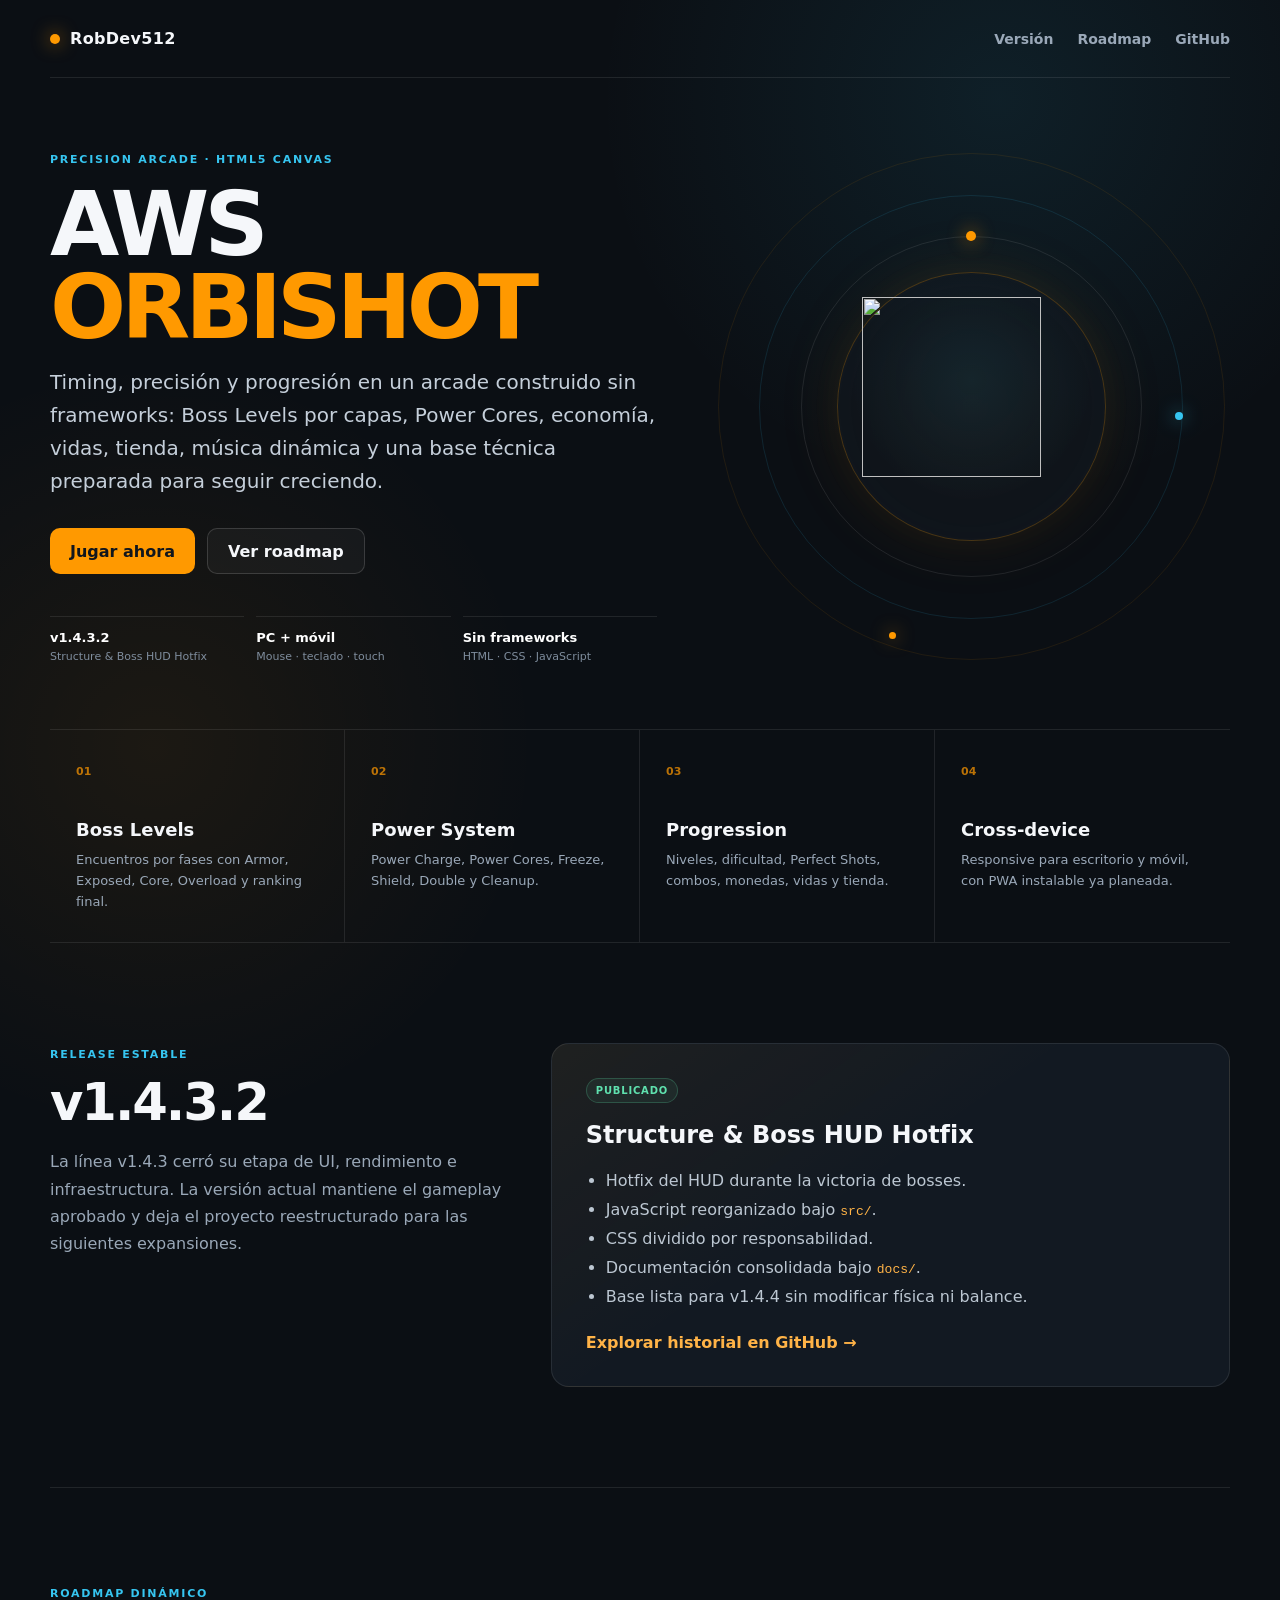
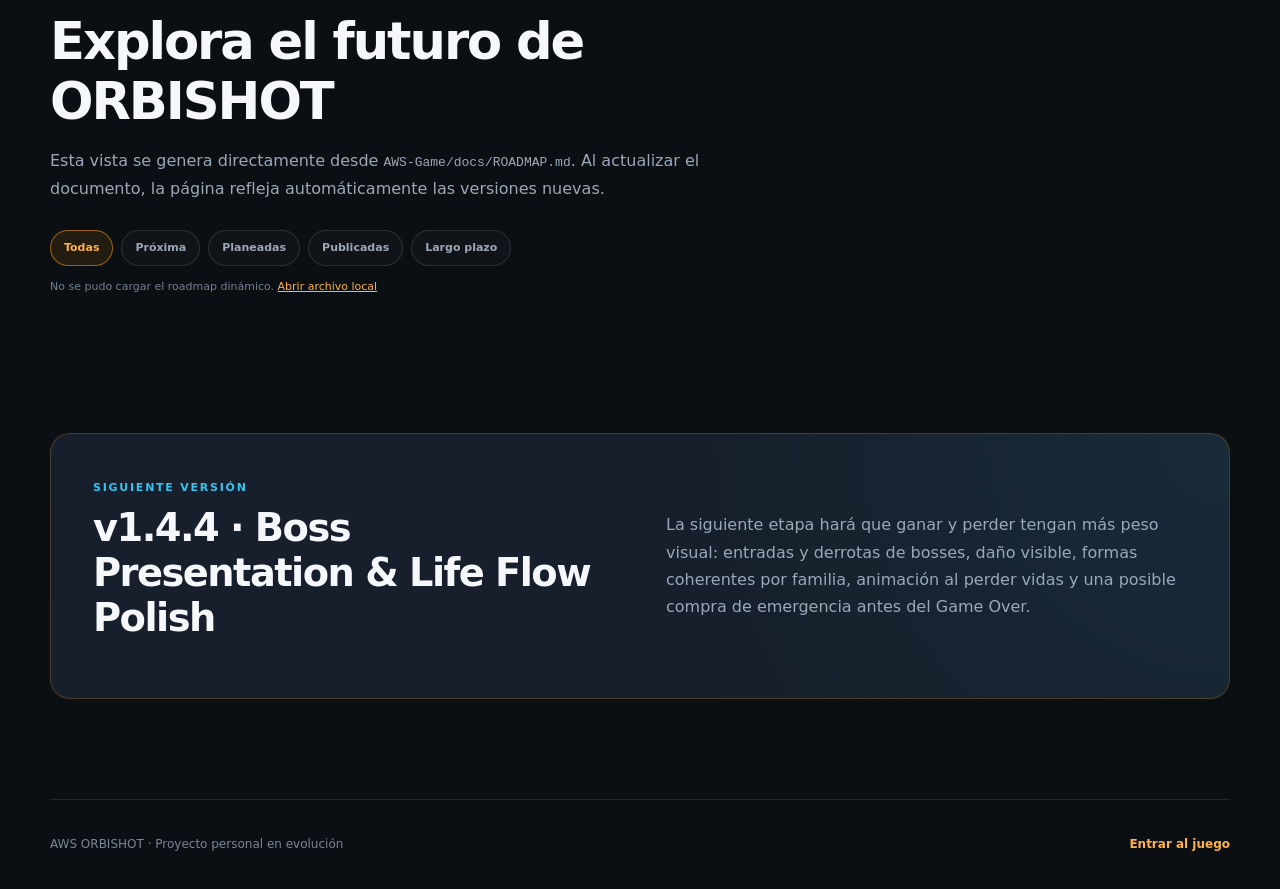
==== commit 05466242: "refactor(site): make ORBISHOT landing the Pages root" ====
--- a/site/index.html
+++ b/site/index.html
@@ -4,85 +4,173 @@
   <meta charset="UTF-8">
   <meta name="viewport" content="width=device-width, initial-scale=1.0">
   <meta name="theme-color" content="#0d1117">
-  <meta name="description" content="Portal general de proyectos, juegos, páginas y experimentos de Proyectos Taller AWS.">
-  <title>Proyectos Taller AWS</title>
+  <meta
+    name="description"
+    content="Portal de AWS ORBISHOT, arcade de timing y precisión con Boss Levels, Power Cores, economía, vidas y progresión."
+  >
+  <title>AWS ORBISHOT</title>
   <link rel="stylesheet" href="./styles.css">
+  <link rel="stylesheet" href="./roadmap.css">
 </head>
 <body>
-  <div class="hub-shell">
-    <header class="hub-header">
-      <div>
-        <span class="hub-kicker">Portal de proyectos</span>
-        <h1>Proyectos Taller AWS</h1>
-        <p>
-          Juegos, páginas, experimentos y proyectos personales desarrollados
-          alrededor de talleres, aprendizaje y exploración técnica.
-        </p>
-      </div>
-      <a class="github-link" href="https://github.com/RobDev512/Proyectos-Taller-AWS" target="_blank" rel="noreferrer">GitHub</a>
+  <div class="page-shell">
+    <header class="site-header">
+      <a class="site-brand" href="https://robdev512.github.io/" aria-label="Volver al hub de RobDev512">
+        <span class="brand-dot"></span>
+        <span>RobDev512</span>
+      </a>
+      <nav class="site-nav" aria-label="Navegación principal">
+        <a href="#version">Versión</a>
+        <a href="#roadmap">Roadmap</a>
+        <a href="https://github.com/RobDev512/AWS-ORBISHOT" target="_blank" rel="noreferrer">GitHub</a>
+      </nav>
     </header>
 
     <main>
-      <section class="projects-heading">
+      <section class="hero">
+        <div class="hero-copy">
+          <div class="eyebrow">Precision Arcade · HTML5 Canvas</div>
+          <h1>AWS <span>ORBISHOT</span></h1>
+          <p class="hero-lead">
+            Timing, precisión y progresión en un arcade construido sin frameworks:
+            Boss Levels por capas, Power Cores, economía, vidas, tienda, música dinámica
+            y una base técnica preparada para seguir creciendo.
+          </p>
+
+          <div class="hero-actions">
+            <a class="btn btn-primary" href="./AWS-Game/">Jugar ahora</a>
+            <a
+              class="btn btn-secondary"
+              href="#roadmap-explorer"
+            >Ver roadmap</a>
+          </div>
+
+          <div class="hero-meta">
+            <div>
+              <strong>v1.4.3.2</strong>
+              <span>Structure & Boss HUD Hotfix</span>
+            </div>
+            <div>
+              <strong>PC + móvil</strong>
+              <span>Mouse · teclado · touch</span>
+            </div>
+            <div>
+              <strong>Sin frameworks</strong>
+              <span>HTML · CSS · JavaScript</span>
+            </div>
+          </div>
+        </div>
+
+        <div class="hero-visual" aria-hidden="true">
+          <div class="orbit orbit-a"></div>
+          <div class="orbit orbit-b"></div>
+          <div class="orbit orbit-c"></div>
+          <div class="hero-logo-wrap">
+            <img src="./AWS-Game/assets/branding/aws-orbishot-logo.png" alt="">
+          </div>
+          <span class="satellite satellite-a"></span>
+          <span class="satellite satellite-b"></span>
+          <span class="satellite satellite-c"></span>
+        </div>
+      </section>
+
+      <section class="feature-strip" aria-label="Características principales">
+        <article>
+          <span class="feature-number">01</span>
+          <h2>Boss Levels</h2>
+          <p>Encuentros por fases con Armor, Exposed, Core, Overload y ranking final.</p>
+        </article>
+        <article>
+          <span class="feature-number">02</span>
+          <h2>Power System</h2>
+          <p>Power Charge, Power Cores, Freeze, Shield, Double y Cleanup.</p>
+        </article>
+        <article>
+          <span class="feature-number">03</span>
+          <h2>Progression</h2>
+          <p>Niveles, dificultad, Perfect Shots, combos, monedas, vidas y tienda.</p>
+        </article>
+        <article>
+          <span class="feature-number">04</span>
+          <h2>Cross-device</h2>
+          <p>Responsive para escritorio y móvil, con PWA instalable ya planeada.</p>
+        </article>
+      </section>
+
+      <section class="section-grid" id="version">
+        <div class="section-heading">
+          <span class="section-kicker">Release estable</span>
+          <h2>v1.4.3.2</h2>
+          <p>
+            La línea v1.4.3 cerró su etapa de UI, rendimiento e infraestructura.
+            La versión actual mantiene el gameplay aprobado y deja el proyecto
+            reestructurado para las siguientes expansiones.
+          </p>
+        </div>
+
+        <div class="release-card">
+          <span class="status-pill">Publicado</span>
+          <h3>Structure & Boss HUD Hotfix</h3>
+          <ul>
+            <li>Hotfix del HUD durante la victoria de bosses.</li>
+            <li>JavaScript reorganizado bajo <code>src/</code>.</li>
+            <li>CSS dividido por responsabilidad.</li>
+            <li>Documentación consolidada bajo <code>docs/</code>.</li>
+            <li>Base lista para v1.4.4 sin modificar física ni balance.</li>
+          </ul>
+          <a
+            class="text-link"
+            href="https://github.com/RobDev512/AWS-ORBISHOT/tags"
+            target="_blank"
+            rel="noreferrer"
+          >Explorar historial en GitHub →</a>
+        </div>
+      </section>
+
+      <section class="roadmap-section" id="roadmap-explorer">
+        <div class="section-heading roadmap-heading">
+          <span class="section-kicker">Roadmap dinámico</span>
+          <h2>Explora el futuro de ORBISHOT</h2>
+          <p>
+            Esta vista se genera directamente desde <code>AWS-Game/docs/ROADMAP.md</code>.
+            Al actualizar el documento, la página refleja automáticamente las versiones nuevas.
+          </p>
+        </div>
+
+        <div class="roadmap-live-toolbar" aria-label="Filtros del roadmap">
+          <button class="roadmap-filter active" type="button" data-roadmap-filter="all" aria-pressed="true">Todas</button>
+          <button class="roadmap-filter" type="button" data-roadmap-filter="next" aria-pressed="false">Próxima</button>
+          <button class="roadmap-filter" type="button" data-roadmap-filter="planned" aria-pressed="false">Planeadas</button>
+          <button class="roadmap-filter" type="button" data-roadmap-filter="published" aria-pressed="false">Publicadas</button>
+          <button class="roadmap-filter" type="button" data-roadmap-filter="future" aria-pressed="false">Largo plazo</button>
+        </div>
+
+        <p class="roadmap-load-status" id="roadmapLoadStatus" aria-live="polite">
+          Preparando roadmap…
+        </p>
+
+        <div class="roadmap-live-grid" id="roadmapGrid"></div>
+        <article class="roadmap-detail" id="roadmapDetail" hidden></article>
+      </section>
+
+      <section class="next-release">
         <div>
-          <span>Proyectos</span>
-          <h2>Selecciona una experiencia</h2>
+          <span class="section-kicker">Siguiente versión</span>
+          <h2>v1.4.4 · Boss Presentation & Life Flow Polish</h2>
         </div>
         <p>
-          Este portal está preparado para crecer. Cada proyecto puede tener su
-          propia página, documentación y experiencia independiente.
+          La siguiente etapa hará que ganar y perder tengan más peso visual:
+          entradas y derrotas de bosses, daño visible, formas coherentes por familia,
+          animación al perder vidas y una posible compra de emergencia antes del Game Over.
         </p>
-      </section>
-
-      <section class="projects-grid">
-        <article class="project-card project-card-featured">
-          <div class="project-art">
-            <div class="project-orbit orbit-a"></div>
-            <div class="project-orbit orbit-b"></div>
-            <img src="./AWS-Game/assets/branding/aws-orbishot-logo.png" alt="Logo de AWS ORBISHOT">
-          </div>
-
-          <div class="project-copy">
-            <div class="project-meta">
-              <span class="project-type">Juego · Precision Arcade</span>
-              <span class="project-version">v1.4.3.2</span>
-            </div>
-
-            <h3>AWS ORBISHOT</h3>
-            <p>
-              Arcade de timing y precisión con Boss Levels, Power Cores,
-              Power-Ups, economía, vidas, tienda y música dinámica.
-            </p>
-
-            <div class="project-tags">
-              <span>HTML5 Canvas</span>
-              <span>JavaScript</span>
-              <span>PC + móvil</span>
-            </div>
-
-            <div class="project-actions">
-              <a class="btn btn-primary" href="./projects/orbishot/">Ver proyecto</a>
-              <a class="btn btn-secondary" href="./AWS-Game/">Jugar</a>
-            </div>
-          </div>
-        </article>
-
-        <article class="project-card project-card-placeholder">
-          <div class="placeholder-mark">+</div>
-          <span class="project-type">Espacio disponible</span>
-          <h3>Próximo proyecto</h3>
-          <p>
-            Este espacio podrá convertirse después en otro juego, página,
-            experimento o proyecto independiente.
-          </p>
-        </article>
       </section>
     </main>
 
     <footer>
-      <span>RobDev512 · Proyectos Taller AWS</span>
-      <span>Hub preparado para múltiples proyectos</span>
+      <span>AWS ORBISHOT · Proyecto personal en evolución</span>
+      <a href="./AWS-Game/">Entrar al juego</a>
     </footer>
   </div>
+  <script type="module" src="./roadmap.js"></script>
 </body>
 </html>
--- a/site/styles.css
+++ b/site/styles.css
@@ -1,318 +1,502 @@
 *,
 *::before,
-*::after { box-sizing: border-box; }
+*::after {
+  box-sizing: border-box;
+}
 
 :root {
   color-scheme: dark;
   --bg: #0b0f14;
   --panel: #121922;
-  --line: rgba(255,255,255,.09);
-  --text: #f6f8fa;
-  --muted: #97a6b6;
+  --panel-2: #161f2b;
+  --line: rgba(255, 255, 255, .09);
+  --text: #f5f7fa;
+  --muted: #9aa8b8;
   --orange: #ff9900;
   --orange-soft: #ffb347;
   --cyan: #36c5f0;
-}
-
-html, body { min-height: 100%; }
+  --green: #5fe1ae;
+}
+
+html { scroll-behavior: smooth; }
 
 body {
   margin: 0;
+  min-height: 100vh;
   font-family: "Amazon Ember", Inter, system-ui, -apple-system, BlinkMacSystemFont, "Segoe UI", sans-serif;
   color: var(--text);
   background:
-    radial-gradient(circle at 10% 0%, rgba(255,153,0,.08), transparent 26rem),
-    radial-gradient(circle at 92% 24%, rgba(54,197,240,.08), transparent 28rem),
+    radial-gradient(circle at 78% 4%, rgba(54, 197, 240, .09), transparent 25rem),
+    radial-gradient(circle at 12% 30%, rgba(255, 153, 0, .07), transparent 24rem),
     var(--bg);
 }
 
 a { color: inherit; }
 
-.hub-shell {
+.page-shell {
   width: min(1180px, calc(100% - 40px));
   margin: 0 auto;
 }
 
-.hub-header {
-  min-height: 270px;
+.site-header {
+  min-height: 78px;
   display: flex;
+  align-items: center;
   justify-content: space-between;
-  align-items: flex-end;
-  gap: 50px;
-  padding: 64px 0 48px;
+  gap: 24px;
   border-bottom: 1px solid var(--line);
 }
 
-.hub-kicker,
-.projects-heading span,
-.project-type {
+.site-brand {
+  display: inline-flex;
+  align-items: center;
+  gap: 10px;
+  text-decoration: none;
+  font-weight: 800;
+  letter-spacing: .02em;
+}
+
+.brand-dot {
+  width: 10px;
+  height: 10px;
+  border-radius: 50%;
+  background: var(--orange);
+  box-shadow: 0 0 18px rgba(255, 153, 0, .72);
+}
+
+.site-nav { display: flex; gap: 24px; }
+
+.site-nav a {
+  color: var(--muted);
+  text-decoration: none;
+  font-size: 14px;
+  font-weight: 700;
+}
+
+.site-nav a:hover { color: #fff; }
+
+.hero {
+  min-height: 620px;
+  display: grid;
+  grid-template-columns: minmax(0, 1.08fr) minmax(360px, .92fr);
+  align-items: center;
+  gap: 56px;
+  padding: 70px 0 64px;
+}
+
+.eyebrow,
+.section-kicker {
+  display: inline-block;
   color: var(--cyan);
   font-size: 11px;
   font-weight: 900;
-  letter-spacing: .15em;
+  letter-spacing: .16em;
   text-transform: uppercase;
 }
 
-.hub-header h1 {
-  margin: 14px 0 12px;
-  font-size: clamp(42px, 6vw, 76px);
-  line-height: .95;
-  letter-spacing: -.05em;
-}
-
-.hub-header p {
+.hero h1 {
+  margin: 16px 0 18px;
+  font-size: clamp(54px, 7vw, 94px);
+  line-height: .92;
+  letter-spacing: -.055em;
+}
+
+.hero h1 span { color: var(--orange); }
+
+.hero-lead {
   max-width: 680px;
   margin: 0;
-  color: #bbc7d3;
-  font-size: 17px;
+  color: #c5cfda;
+  font-size: clamp(17px, 2vw, 20px);
   line-height: 1.65;
 }
 
-.github-link {
-  flex: 0 0 auto;
-  padding: 11px 16px;
-  border: 1px solid var(--line);
+.hero-actions {
+  display: flex;
+  flex-wrap: wrap;
+  gap: 12px;
+  margin-top: 30px;
+}
+
+.btn {
+  min-height: 46px;
+  display: inline-flex;
+  align-items: center;
+  justify-content: center;
+  padding: 0 20px;
   border-radius: 10px;
-  color: #c7d0da;
   text-decoration: none;
-  font-size: 13px;
-  font-weight: 800;
-}
-
-.github-link:hover {
-  border-color: rgba(255,153,0,.55);
-  color: #fff;
-}
-
-main { padding: 72px 0 100px; }
-
-.projects-heading {
-  display: grid;
-  grid-template-columns: .8fr 1.2fr;
-  gap: 50px;
-  align-items: end;
-  margin-bottom: 30px;
-}
-
-.projects-heading h2 {
-  margin: 8px 0 0;
-  font-size: clamp(30px, 4vw, 46px);
-  letter-spacing: -.035em;
-}
-
-.projects-heading p {
+  font-weight: 900;
+  transition: transform .15s ease, border-color .15s ease, background .15s ease;
+}
+
+.btn:hover { transform: translateY(-2px); }
+
+.btn-primary {
+  background: var(--orange);
+  color: #11161d;
+}
+
+.btn-secondary,
+.btn-roadmap {
+  border: 1px solid rgba(255, 255, 255, .15);
+  background: rgba(255, 255, 255, .035);
+}
+
+.btn-secondary:hover,
+.btn-roadmap:hover {
+  border-color: rgba(255, 153, 0, .65);
+}
+
+.hero-meta {
+  display: grid;
+  grid-template-columns: repeat(3, minmax(0, 1fr));
+  gap: 12px;
+  margin-top: 42px;
+}
+
+.hero-meta > div {
+  min-width: 0;
+  padding-top: 13px;
+  border-top: 1px solid var(--line);
+}
+
+.hero-meta strong,
+.hero-meta span { display: block; }
+
+.hero-meta strong { color: #fff; font-size: 13px; }
+
+.hero-meta span {
+  margin-top: 5px;
+  color: #7f8d9d;
+  font-size: 11px;
+  line-height: 1.35;
+}
+
+.hero-visual {
+  position: relative;
+  aspect-ratio: 1;
+  display: grid;
+  place-items: center;
+  isolation: isolate;
+}
+
+.hero-visual::before {
+  content: "";
+  position: absolute;
+  width: 66%;
+  height: 66%;
+  border-radius: 50%;
+  background: radial-gradient(circle, rgba(255, 153, 0, .12), transparent 65%);
+  filter: blur(4px);
+}
+
+.hero-logo-wrap {
+  position: relative;
+  z-index: 4;
+  width: 52%;
+  aspect-ratio: 1;
+  display: grid;
+  place-items: center;
+  border: 1px solid rgba(255, 153, 0, .24);
+  border-radius: 50%;
+  background:
+    radial-gradient(circle at 50% 40%, rgba(54, 197, 240, .08), transparent 58%),
+    rgba(15, 21, 29, .78);
+  box-shadow:
+    0 0 70px rgba(255, 153, 0, .08),
+    inset 0 0 50px rgba(255, 255, 255, .025);
+}
+
+.hero-logo-wrap img {
+  width: 82%;
+  height: 82%;
+  object-fit: contain;
+}
+
+.orbit {
+  position: absolute;
+  border: 1px solid rgba(255, 255, 255, .09);
+  border-radius: 50%;
+}
+
+.orbit-a { width: 66%; height: 66%; }
+.orbit-b { width: 82%; height: 82%; border-color: rgba(54, 197, 240, .12); }
+.orbit-c { width: 98%; height: 98%; border-color: rgba(255, 153, 0, .09); }
+
+.satellite {
+  position: absolute;
+  z-index: 6;
+  width: 10px;
+  height: 10px;
+  border-radius: 50%;
+  background: var(--orange);
+  box-shadow: 0 0 18px rgba(255, 153, 0, .75);
+}
+
+.satellite-a { top: 16%; left: 49%; }
+.satellite-b {
+  right: 9%;
+  top: 51%;
+  width: 8px;
+  height: 8px;
+  background: var(--cyan);
+  box-shadow: 0 0 18px rgba(54, 197, 240, .72);
+}
+.satellite-c { bottom: 5%; left: 34%; width: 7px; height: 7px; }
+
+.feature-strip {
+  display: grid;
+  grid-template-columns: repeat(4, minmax(0, 1fr));
+  border-top: 1px solid var(--line);
+  border-bottom: 1px solid var(--line);
+}
+
+.feature-strip article {
+  min-height: 210px;
+  padding: 30px 26px;
+  border-right: 1px solid var(--line);
+}
+
+.feature-strip article:last-child { border-right: 0; }
+
+.feature-number {
+  color: rgba(255, 153, 0, .72);
+  font-size: 11px;
+  font-weight: 900;
+}
+
+.feature-strip h2 { margin: 40px 0 10px; font-size: 18px; }
+
+.feature-strip p {
   margin: 0;
   color: var(--muted);
-  line-height: 1.65;
-}
-
-.projects-grid {
-  display: grid;
-  grid-template-columns: minmax(0, 1.55fr) minmax(260px, .45fr);
-  gap: 16px;
-}
-
-.project-card {
-  position: relative;
-  overflow: hidden;
-  min-height: 420px;
+  font-size: 13px;
+  line-height: 1.6;
+}
+
+.section-grid {
+  display: grid;
+  grid-template-columns: .8fr 1.2fr;
+  gap: 48px;
+  padding: 100px 0;
+  align-items: start;
+}
+
+.section-heading h2,
+.roadmap-heading h2,
+.next-release h2 {
+  margin: 10px 0 16px;
+  font-size: clamp(34px, 4vw, 52px);
+  letter-spacing: -.04em;
+}
+
+.section-heading p,
+.next-release p {
+  color: var(--muted);
+  line-height: 1.7;
+}
+
+.release-card {
+  padding: 34px;
   border: 1px solid var(--line);
-  border-radius: 20px;
-  background: rgba(18,25,34,.82);
-}
-
-.project-card-featured {
-  display: grid;
-  grid-template-columns: minmax(300px, .88fr) minmax(0, 1.12fr);
-}
-
-.project-art {
-  position: relative;
-  min-height: 420px;
-  display: grid;
-  place-items: center;
+  border-radius: 18px;
   background:
-    radial-gradient(circle, rgba(255,153,0,.09), transparent 54%),
-    linear-gradient(150deg, rgba(54,197,240,.035), transparent 60%);
-  border-right: 1px solid var(--line);
-}
-
-.project-art img {
-  position: relative;
-  z-index: 3;
-  width: min(260px, 72%);
-  height: auto;
-  object-fit: contain;
-}
-
-.project-orbit {
-  position: absolute;
-  border: 1px solid rgba(255,255,255,.08);
-  border-radius: 50%;
-}
-
-.orbit-a { width: 62%; aspect-ratio: 1; }
-.orbit-b { width: 82%; aspect-ratio: 1; border-color: rgba(54,197,240,.10); }
-
-.project-copy {
-  padding: 42px;
-  display: flex;
-  flex-direction: column;
-  justify-content: center;
-}
-
-.project-meta {
-  display: flex;
-  justify-content: space-between;
-  gap: 18px;
-  align-items: center;
-}
-
-.project-version {
+    linear-gradient(145deg, rgba(255, 153, 0, .055), transparent 45%),
+    var(--panel);
+}
+
+.status-pill {
+  display: inline-flex;
+  padding: 6px 9px;
+  border: 1px solid rgba(95, 225, 174, .22);
+  border-radius: 999px;
+  background: rgba(95, 225, 174, .07);
+  color: var(--green);
+  font-size: 10px;
+  font-weight: 900;
+  letter-spacing: .08em;
+  text-transform: uppercase;
+}
+
+.release-card h3 { margin: 18px 0; font-size: 24px; }
+
+.release-card ul {
+  margin: 0;
+  padding-left: 20px;
+  color: #bcc7d2;
+  line-height: 1.8;
+}
+
+.release-card code { color: var(--orange-soft); }
+
+.text-link {
+  display: inline-block;
+  margin-top: 22px;
+  color: var(--orange-soft);
+  text-decoration: none;
+  font-weight: 800;
+}
+
+.roadmap-section {
+  padding: 94px 0;
+  border-top: 1px solid var(--line);
+}
+
+.roadmap-heading { max-width: 720px; }
+
+.roadmap-grid {
+  display: grid;
+  grid-template-columns: repeat(3, minmax(0, 1fr));
+  gap: 14px;
+  margin-top: 34px;
+}
+
+.roadmap-card {
+  min-height: 220px;
+  padding: 24px;
+  border: 1px solid var(--line);
+  border-radius: 16px;
+  background: rgba(18, 25, 34, .78);
+}
+
+.roadmap-card.current {
+  border-color: rgba(255, 153, 0, .38);
+  background:
+    linear-gradient(150deg, rgba(255, 153, 0, .09), transparent 50%),
+    var(--panel);
+}
+
+.roadmap-card.accent { border-color: rgba(54, 197, 240, .30); }
+
+.roadmap-card > span {
   color: var(--orange-soft);
   font-size: 12px;
   font-weight: 900;
-}
-
-.project-copy h3,
-.project-card-placeholder h3 {
-  margin: 24px 0 12px;
-  font-size: 32px;
-  letter-spacing: -.025em;
-}
-
-.project-copy > p,
-.project-card-placeholder p {
+  letter-spacing: .08em;
+}
+
+.roadmap-card.accent > span { color: var(--cyan); }
+
+.roadmap-card h3 {
+  margin: 32px 0 10px;
+  font-size: 18px;
+  line-height: 1.3;
+}
+
+.roadmap-card p {
   margin: 0;
   color: var(--muted);
-  line-height: 1.7;
-}
-
-.project-tags {
-  display: flex;
-  flex-wrap: wrap;
-  gap: 8px;
-  margin-top: 24px;
-}
-
-.project-tags span {
-  padding: 6px 9px;
-  border: 1px solid rgba(255,255,255,.08);
-  border-radius: 999px;
-  color: #aeb9c5;
-  font-size: 10px;
-  font-weight: 800;
-}
-
-.project-actions {
-  display: flex;
-  flex-wrap: wrap;
-  gap: 10px;
-  margin-top: 30px;
-}
-
-.btn {
-  min-height: 44px;
-  display: inline-flex;
+  font-size: 13px;
+  line-height: 1.6;
+}
+
+.btn-roadmap { margin-top: 22px; }
+
+.next-release {
+  display: grid;
+  grid-template-columns: 1fr 1fr;
+  gap: 52px;
   align-items: center;
-  justify-content: center;
-  padding: 0 18px;
-  border-radius: 9px;
-  text-decoration: none;
-  font-weight: 900;
-}
-
-.btn-primary { background: var(--orange); color: #11161d; }
-
-.btn-secondary {
-  border: 1px solid rgba(255,255,255,.14);
-  background: rgba(255,255,255,.03);
-}
-
-.project-card-placeholder {
-  padding: 32px;
-  display: flex;
-  flex-direction: column;
-  justify-content: flex-end;
+  margin: 20px 0 100px;
+  padding: 42px;
+  border: 1px solid rgba(255, 153, 0, .22);
+  border-radius: 20px;
   background:
-    linear-gradient(160deg, rgba(54,197,240,.035), transparent 55%),
-    rgba(18,25,34,.58);
-}
-
-.placeholder-mark {
-  width: 54px;
-  height: 54px;
-  display: grid;
-  place-items: center;
-  margin-bottom: auto;
-  border: 1px dashed rgba(255,255,255,.18);
-  border-radius: 16px;
-  color: rgba(255,255,255,.42);
-  font-size: 28px;
-}
-
-.project-card-placeholder .project-type { color: #788797; }
-.project-card-placeholder h3 { font-size: 24px; }
+    radial-gradient(circle at 100% 0%, rgba(54, 197, 240, .07), transparent 45%),
+    var(--panel-2);
+}
+
+.next-release h2 { font-size: clamp(27px, 3vw, 40px); }
 
 footer {
   min-height: 90px;
   display: flex;
+  align-items: center;
   justify-content: space-between;
-  align-items: center;
   gap: 24px;
   border-top: 1px solid var(--line);
-  color: #728090;
+  color: #788697;
   font-size: 12px;
 }
 
+footer a {
+  color: var(--orange-soft);
+  text-decoration: none;
+  font-weight: 800;
+}
+
 @media (max-width: 900px) {
-  .hub-header {
-    min-height: 230px;
-    align-items: flex-start;
-    flex-direction: column;
-    gap: 24px;
-  }
-
-  .projects-heading {
+  .hero {
+    min-height: auto;
     grid-template-columns: 1fr;
-    gap: 14px;
-  }
-
-  .projects-grid { grid-template-columns: 1fr; }
-  .project-card-placeholder { min-height: 240px; }
-}
-
-@media (max-width: 680px) {
-  .hub-shell { width: min(100% - 28px, 1180px); }
-  .hub-header { padding-top: 46px; }
-
-  .project-card-featured { grid-template-columns: 1fr; }
-
-  .project-art {
-    min-height: 270px;
+    padding-top: 56px;
+  }
+
+  .hero-visual {
+    width: min(540px, 88vw);
+    margin: 0 auto;
+  }
+
+  .feature-strip { grid-template-columns: repeat(2, minmax(0, 1fr)); }
+  .feature-strip article:nth-child(2) { border-right: 0; }
+  .feature-strip article:nth-child(-n+2) { border-bottom: 1px solid var(--line); }
+
+  .section-grid,
+  .next-release { grid-template-columns: 1fr; }
+
+  .roadmap-grid { grid-template-columns: repeat(2, minmax(0, 1fr)); }
+}
+
+@media (max-width: 620px) {
+  .page-shell { width: min(100% - 28px, 1180px); }
+  .site-header { min-height: 68px; }
+  .site-nav a:not(:last-child) { display: none; }
+
+  .hero {
+    gap: 26px;
+    padding: 50px 0 44px;
+  }
+
+  .hero h1 { font-size: clamp(52px, 18vw, 74px); }
+  .hero-lead { font-size: 16px; }
+
+  .hero-actions {
+    display: grid;
+    grid-template-columns: 1fr;
+  }
+
+  .hero-meta { grid-template-columns: 1fr; }
+
+  .hero-visual { width: min(440px, 96vw); }
+
+  .feature-strip,
+  .roadmap-grid { grid-template-columns: 1fr; }
+
+  .feature-strip article {
+    min-height: 150px;
     border-right: 0;
     border-bottom: 1px solid var(--line);
   }
 
-  .project-copy { padding: 28px 24px 30px; }
-
-  .project-meta {
-    align-items: flex-start;
-    flex-direction: column;
-    gap: 8px;
-  }
-
-  .project-copy h3 { font-size: 28px; }
-
-  .project-actions {
-    display: grid;
-    grid-template-columns: 1fr;
+  .feature-strip article:last-child { border-bottom: 0; }
+  .feature-strip h2 { margin-top: 24px; }
+
+  .section-grid,
+  .roadmap-section { padding: 72px 0; }
+
+  .release-card,
+  .next-release { padding: 24px; }
+
+  .next-release {
+    gap: 16px;
+    margin-bottom: 72px;
   }
 
   footer {
-    min-height: 110px;
     align-items: flex-start;
     flex-direction: column;
     justify-content: center;
-  }
-}
+    padding: 24px 0;
+  }
+}
--- a/site/roadmap.css
+++ b/site/roadmap.css
@@ -0,0 +1,212 @@
+.roadmap-live-toolbar {
+  display: flex;
+  flex-wrap: wrap;
+  gap: 8px;
+  margin-top: 28px;
+}
+
+.roadmap-filter {
+  min-height: 36px;
+  padding: 0 13px;
+  border: 1px solid rgba(255,255,255,.12);
+  border-radius: 999px;
+  background: rgba(255,255,255,.025);
+  color: #9aa8b8;
+  font: 800 11px "Amazon Ember", Inter, system-ui, sans-serif;
+  cursor: pointer;
+}
+
+.roadmap-filter:hover,
+.roadmap-filter.active {
+  border-color: rgba(255,153,0,.55);
+  color: #fff;
+}
+
+.roadmap-filter.active {
+  background: rgba(255,153,0,.10);
+  color: #ffb347;
+}
+
+.roadmap-load-status {
+  margin: 14px 0 0;
+  color: #718092;
+  font-size: 11px;
+}
+
+.roadmap-load-status a { color: #ffb347; }
+
+.roadmap-live-grid {
+  display: grid;
+  grid-template-columns: repeat(3, minmax(0, 1fr));
+  gap: 14px;
+  margin-top: 26px;
+}
+
+.roadmap-live-card {
+  min-height: 235px;
+  padding: 22px;
+  border: 1px solid rgba(255,255,255,.09);
+  border-radius: 16px;
+  background: rgba(18,25,34,.78);
+  color: #fff;
+  text-align: left;
+  font-family: inherit;
+  cursor: pointer;
+  transition: transform .15s ease, border-color .15s ease, background .15s ease;
+}
+
+.roadmap-live-card:hover,
+.roadmap-live-card.selected {
+  transform: translateY(-2px);
+  border-color: rgba(255,153,0,.42);
+  background:
+    linear-gradient(150deg, rgba(255,153,0,.07), transparent 55%),
+    rgba(18,25,34,.96);
+}
+
+.roadmap-live-card-top {
+  display: flex;
+  align-items: center;
+  justify-content: space-between;
+  gap: 12px;
+}
+
+.roadmap-live-version {
+  color: #ffb347;
+  font-size: 12px;
+  font-weight: 900;
+  letter-spacing: .08em;
+}
+
+.roadmap-status {
+  display: inline-flex;
+  padding: 5px 8px;
+  border: 1px solid rgba(255,255,255,.10);
+  border-radius: 999px;
+  font-size: 9px;
+  font-weight: 900;
+  letter-spacing: .06em;
+  text-transform: uppercase;
+}
+
+.roadmap-status-published {
+  color: #5fe1ae;
+  border-color: rgba(95,225,174,.22);
+  background: rgba(95,225,174,.06);
+}
+
+.roadmap-status-next {
+  color: #ffb347;
+  border-color: rgba(255,153,0,.28);
+  background: rgba(255,153,0,.07);
+}
+
+.roadmap-status-planned {
+  color: #72dcf6;
+  border-color: rgba(54,197,240,.24);
+  background: rgba(54,197,240,.06);
+}
+
+.roadmap-status-future {
+  color: #b7a8ff;
+  border-color: rgba(183,168,255,.22);
+  background: rgba(183,168,255,.05);
+}
+
+.roadmap-live-card h3 {
+  margin: 30px 0 10px;
+  font-size: 18px;
+  line-height: 1.3;
+}
+
+.roadmap-live-card p {
+  margin: 0;
+  color: #9aa8b8;
+  font-size: 13px;
+  line-height: 1.6;
+}
+
+.roadmap-open {
+  display: inline-block;
+  margin-top: 18px;
+  color: #ffb347;
+  font-size: 11px;
+  font-weight: 900;
+}
+
+.roadmap-detail {
+  margin-top: 18px;
+  padding: 30px;
+  border: 1px solid rgba(255,153,0,.24);
+  border-radius: 18px;
+  background:
+    radial-gradient(circle at 100% 0%, rgba(54,197,240,.05), transparent 38%),
+    #121922;
+}
+
+.roadmap-detail[hidden] { display: none; }
+
+.roadmap-detail-header {
+  display: flex;
+  justify-content: space-between;
+  gap: 24px;
+  align-items: flex-start;
+  padding-bottom: 22px;
+  border-bottom: 1px solid rgba(255,255,255,.08);
+}
+
+.roadmap-detail-header h3 {
+  margin: 8px 0 0;
+  font-size: clamp(24px, 3vw, 34px);
+  letter-spacing: -.025em;
+}
+
+.roadmap-detail-body {
+  max-width: 850px;
+  padding-top: 22px;
+  color: #aeb9c5;
+  line-height: 1.7;
+}
+
+.roadmap-detail-body h4 {
+  margin: 28px 0 8px;
+  color: #fff;
+  font-size: 16px;
+}
+
+.roadmap-detail-body p { margin: 10px 0; }
+.roadmap-detail-body ul { margin: 8px 0 20px; padding-left: 20px; }
+.roadmap-detail-body li { margin: 6px 0; }
+.roadmap-detail-body code { color: #ffb347; }
+
+.roadmap-detail-close {
+  margin-top: 18px;
+  min-height: 38px;
+  padding: 0 14px;
+  border: 1px solid rgba(255,255,255,.12);
+  border-radius: 9px;
+  background: rgba(255,255,255,.035);
+  color: #d6dde5;
+  font: 800 11px "Amazon Ember", Inter, system-ui, sans-serif;
+  cursor: pointer;
+}
+
+.roadmap-empty {
+  grid-column: 1 / -1;
+  padding: 28px;
+  border: 1px dashed rgba(255,255,255,.12);
+  border-radius: 14px;
+  color: #788797;
+  text-align: center;
+}
+
+@media (max-width: 900px) {
+  .roadmap-live-grid { grid-template-columns: repeat(2, minmax(0, 1fr)); }
+}
+
+@media (max-width: 620px) {
+  .roadmap-live-grid { grid-template-columns: 1fr; }
+  .roadmap-live-card { min-height: 205px; }
+  .roadmap-detail { padding: 22px 18px; }
+  .roadmap-detail-header { flex-direction: column; }
+}
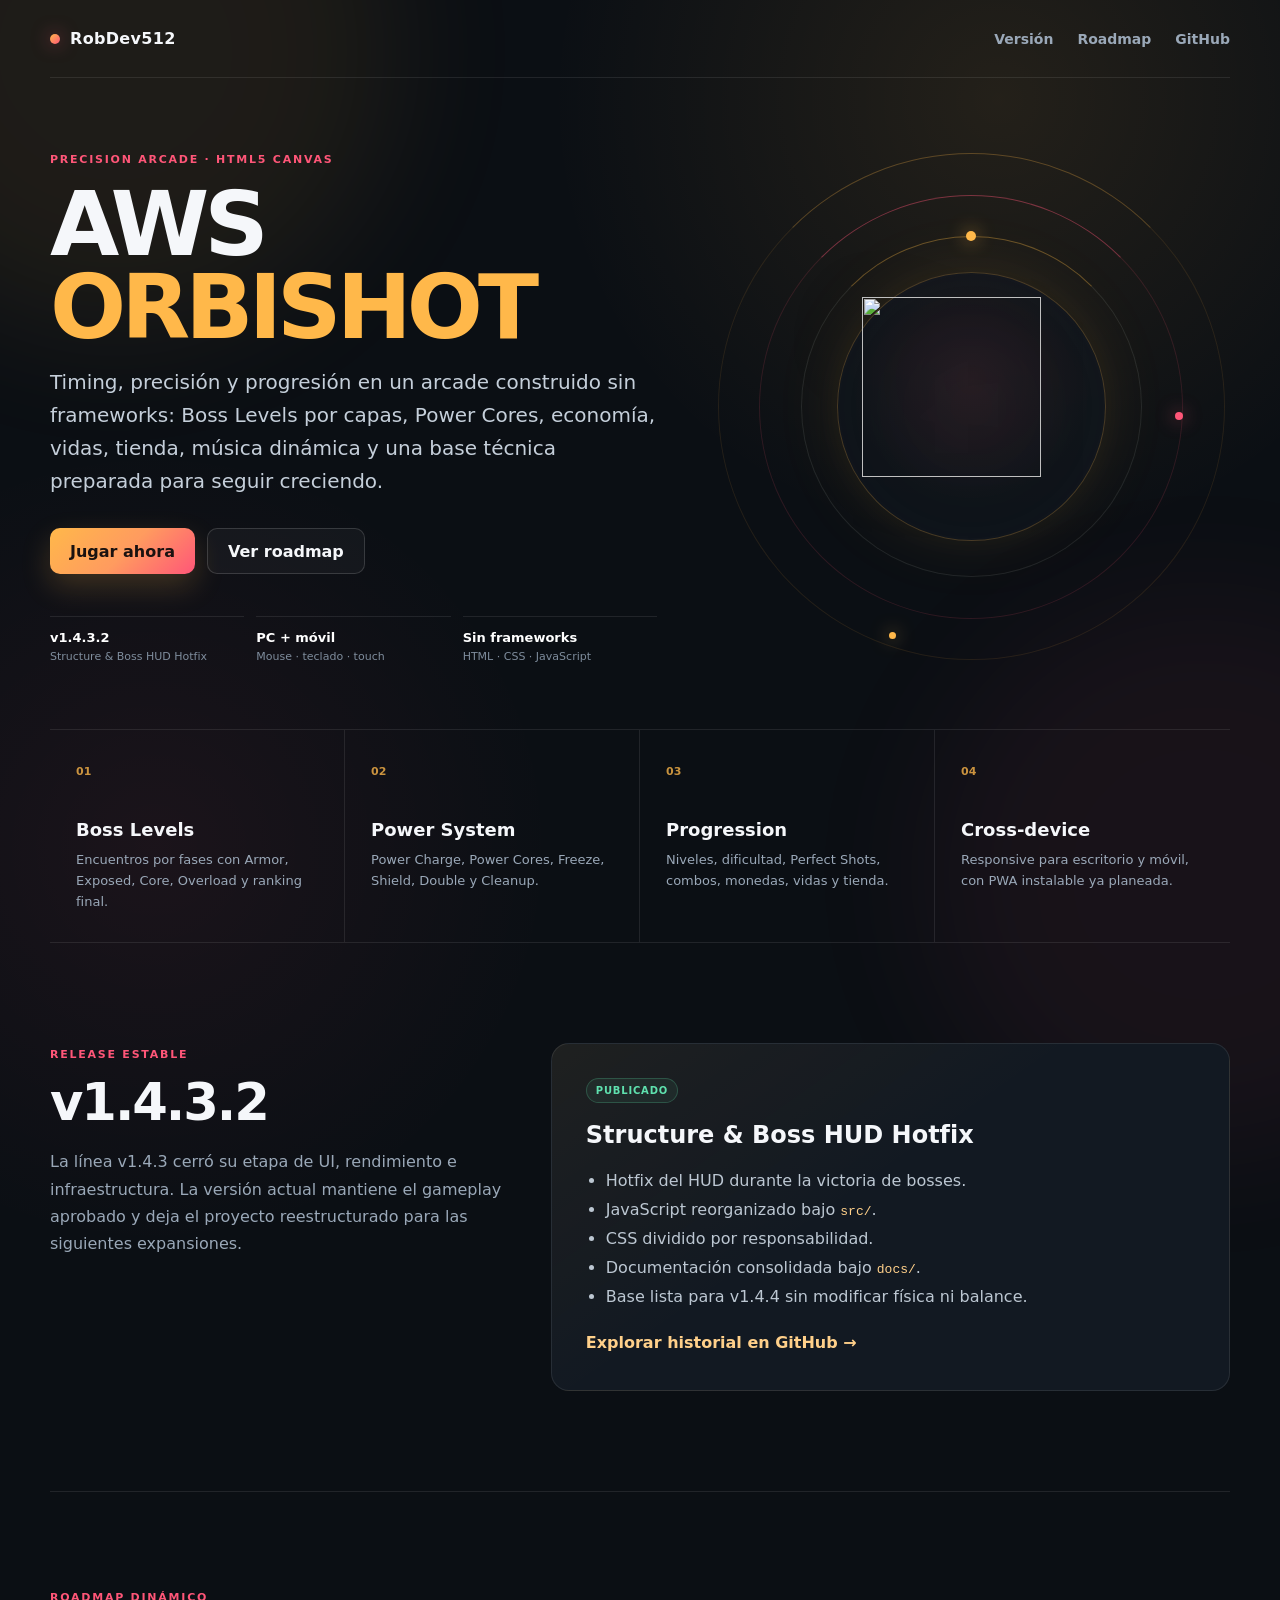
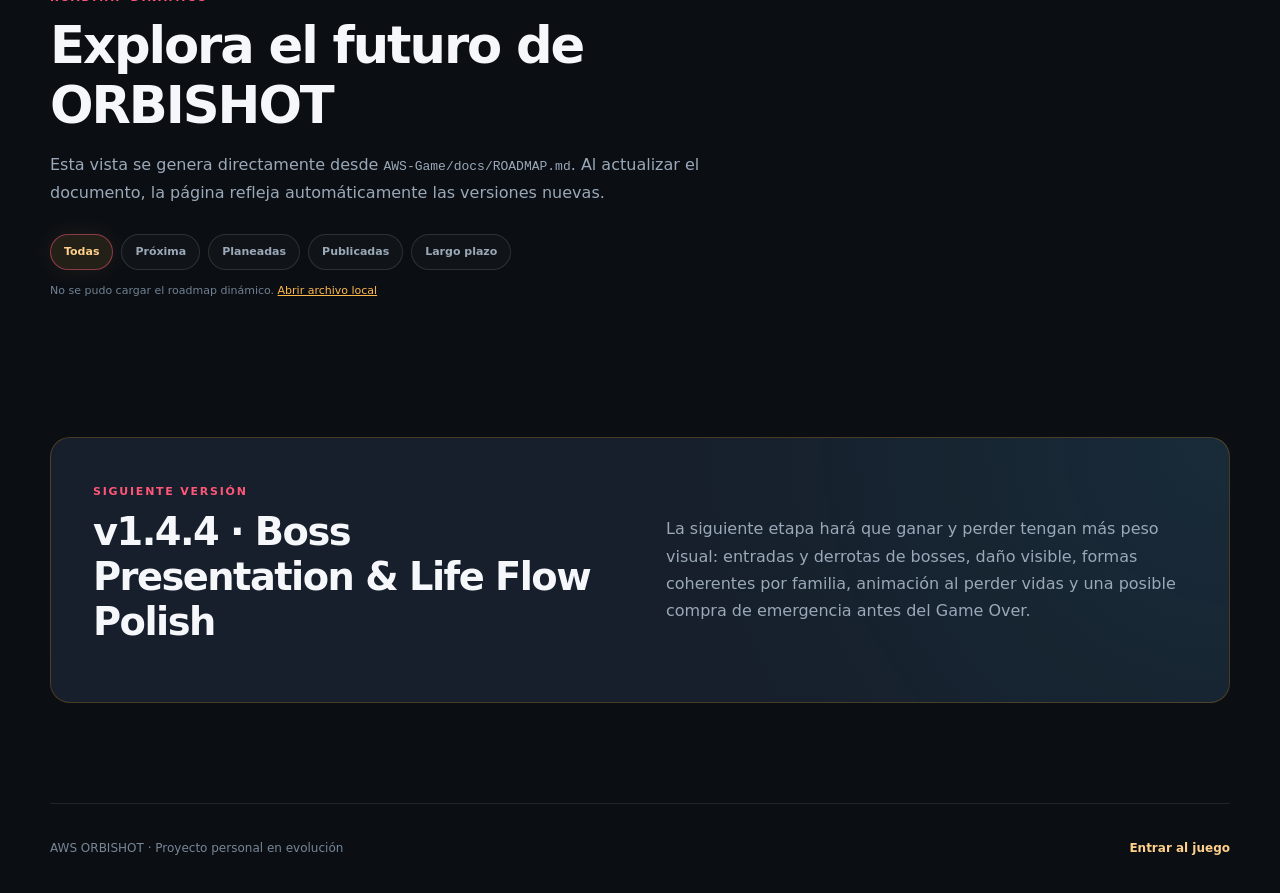
==== commit e2d89759: "style(site): align portal motion with hub projects" ====
--- a/site/index.html
+++ b/site/index.html
@@ -11,6 +11,7 @@
   <title>AWS ORBISHOT</title>
   <link rel="stylesheet" href="./styles.css">
   <link rel="stylesheet" href="./roadmap.css">
+  <link rel="stylesheet" href="./motion.css">
 </head>
 <body>
   <div class="page-shell">
@@ -21,7 +22,7 @@
       </a>
       <nav class="site-nav" aria-label="Navegación principal">
         <a href="#version">Versión</a>
-        <a href="#roadmap">Roadmap</a>
+        <a href="#roadmap-explorer">Roadmap</a>
         <a href="https://github.com/RobDev512/AWS-ORBISHOT" target="_blank" rel="noreferrer">GitHub</a>
       </nav>
     </header>
@@ -171,6 +172,8 @@
       <a href="./AWS-Game/">Entrar al juego</a>
     </footer>
   </div>
+
   <script type="module" src="./roadmap.js"></script>
+  <script src="./motion.js" defer></script>
 </body>
 </html>
--- a/site/roadmap.css
+++ b/site/roadmap.css
@@ -210,3 +210,215 @@
   .roadmap-detail { padding: 22px 18px; }
   .roadmap-detail-header { flex-direction: column; }
 }
+
+
+/* =========================================================
+   AWS ORBISHOT · HUB IDENTITY ALIGNMENT
+   Card identity: solar amber + orbital coral.
+   This layer is intentionally appended here because roadmap.css
+   already loads after the main site stylesheet.
+   ========================================================= */
+
+:root {
+  --orange: #ffb84a;
+  --orange-soft: #ffd08a;
+  --cyan: #ff5678;
+}
+
+
+body {
+  background:
+    radial-gradient(
+      circle at 78% 4%,
+      rgba(255, 86, 120, .09),
+      transparent 25rem
+    ),
+    radial-gradient(
+      circle at 12% 30%,
+      rgba(255, 184, 74, .09),
+      transparent 24rem
+    ),
+    var(--bg);
+}
+
+
+.brand-dot {
+  background:
+    linear-gradient(
+      135deg,
+      #ffb84a,
+      #ff5678
+    );
+
+  box-shadow:
+    0 0 20px
+    rgba(255, 86, 120, .42);
+}
+
+
+.eyebrow,
+.section-kicker {
+  color: #ff5678;
+}
+
+
+.hero h1 span {
+  color: #ffb84a;
+}
+
+
+.btn-primary {
+  color: #1a1210;
+
+  background:
+    linear-gradient(
+      135deg,
+      #ffb84a 0%,
+      #ff9b5f 52%,
+      #ff5678 100%
+    );
+
+  box-shadow:
+    0 12px 30px
+    rgba(255, 184, 74, .18);
+}
+
+
+.btn-secondary:hover,
+.btn-roadmap:hover {
+  border-color:
+    rgba(255, 86, 120, .62);
+}
+
+
+.hero-logo-wrap {
+  border-color:
+    rgba(255, 184, 74, .26);
+
+  background:
+    radial-gradient(
+      circle at 50% 40%,
+      rgba(255, 86, 120, .08),
+      transparent 58%
+    ),
+    rgba(15, 21, 29, .78);
+
+  box-shadow:
+    0 0 70px
+    rgba(255, 184, 74, .10),
+    inset 0 0 50px
+    rgba(255, 255, 255, .025);
+}
+
+
+.orbit-b {
+  border-color:
+    rgba(255, 86, 120, .15);
+}
+
+
+.orbit-c {
+  border-color:
+    rgba(255, 184, 74, .11);
+}
+
+
+.satellite {
+  background:
+    #ffb84a;
+
+  box-shadow:
+    0 0 18px
+    rgba(255, 184, 74, .72);
+}
+
+
+.satellite-b {
+  background:
+    #ff5678;
+
+  box-shadow:
+    0 0 18px
+    rgba(255, 86, 120, .72);
+}
+
+
+/* Roadmap follows the same amber + coral system. */
+
+.roadmap-filter:hover,
+.roadmap-filter.active {
+  border-color:
+    rgba(255, 86, 120, .50);
+}
+
+
+.roadmap-filter.active {
+  background:
+    rgba(255, 184, 74, .10);
+
+  color:
+    #ffb84a;
+}
+
+
+.roadmap-load-status a,
+.roadmap-live-version,
+.roadmap-open,
+.roadmap-detail-body code {
+  color:
+    #ffb84a;
+}
+
+
+.roadmap-live-card:hover,
+.roadmap-live-card.selected {
+  border-color:
+    rgba(255, 86, 120, .38);
+
+  background:
+    linear-gradient(
+      150deg,
+      rgba(255, 184, 74, .07),
+      rgba(255, 86, 120, .025) 58%,
+      transparent 76%
+    ),
+    rgba(18, 25, 34, .96);
+}
+
+
+.roadmap-status-next {
+  color:
+    #ffb84a;
+
+  border-color:
+    rgba(255, 184, 74, .28);
+
+  background:
+    rgba(255, 184, 74, .07);
+}
+
+
+.roadmap-status-planned {
+  color:
+    #ff8aa0;
+
+  border-color:
+    rgba(255, 86, 120, .26);
+
+  background:
+    rgba(255, 86, 120, .07);
+}
+
+
+.roadmap-detail {
+  border-color:
+    rgba(255, 184, 74, .24);
+
+  background:
+    radial-gradient(
+      circle at 100% 0%,
+      rgba(255, 86, 120, .06),
+      transparent 38%
+    ),
+    #121922;
+}
--- a/site/motion.css
+++ b/site/motion.css
@@ -0,0 +1,1448 @@
+/* =========================================================
+   AWS ORBISHOT · STANDARD PROJECT MOTION
+   Mirrors the interaction language used by RobDev512 project pages.
+   ========================================================= */
+
+:root {
+  --accent: #ffb84a;
+  --accent-soft: #ffd08a;
+  --accent-rgb: 255, 184, 74;
+
+  --identity-secondary: #ff5678;
+  --identity-secondary-rgb: 255, 86, 120;
+
+  --orange: var(--accent);
+  --orange-soft: var(--accent-soft);
+  --cyan: var(--identity-secondary);
+
+  --ease-spring:
+    cubic-bezier(
+      .2,
+      .8,
+      .2,
+      1
+    );
+}
+
+
+body {
+  position: relative;
+
+  isolation: isolate;
+
+  overflow-x: hidden;
+
+  background:
+    radial-gradient(
+      circle at 78% 4%,
+      rgba(
+        var(--accent-rgb),
+        .10
+      ),
+      transparent 28rem
+    ),
+    radial-gradient(
+      circle at 12% 34%,
+      rgba(
+        var(--identity-secondary-rgb),
+        .065
+      ),
+      transparent 25rem
+    ),
+    var(--bg);
+}
+
+
+body::before,
+body::after {
+  content: "";
+
+  position: fixed;
+
+  z-index: -1;
+
+  width: 44vw;
+  height: 44vw;
+
+  min-width: 420px;
+  min-height: 420px;
+
+  border-radius: 50%;
+
+  pointer-events: none;
+
+  opacity: .17;
+
+  filter:
+    blur(72px);
+
+  will-change:
+    transform;
+}
+
+
+body::before {
+  top: -18vw;
+  left: -13vw;
+
+  background:
+    rgba(
+      var(--accent-rgb),
+      .48
+    );
+
+  animation:
+    ambientDriftA
+    18s ease-in-out
+    infinite alternate;
+}
+
+
+body::after {
+  right: -16vw;
+  bottom: -20vw;
+
+  background:
+    rgba(
+      var(--identity-secondary-rgb),
+      .34
+    );
+
+  animation:
+    ambientDriftB
+    23s ease-in-out
+    infinite alternate;
+}
+
+
+/* =========================================================
+   HEADER / NAV
+   ========================================================= */
+
+.brand-dot {
+  background:
+    linear-gradient(
+      135deg,
+      var(--accent),
+      var(--identity-secondary)
+    );
+
+  box-shadow:
+    0 0 18px
+    rgba(
+      var(--identity-secondary-rgb),
+      .54
+    );
+}
+
+
+.site-nav a {
+  position: relative;
+
+  transition:
+    color .18s ease,
+    transform .18s ease;
+}
+
+
+.site-nav a::after {
+  content: "";
+
+  position: absolute;
+
+  left: 0;
+  right: 100%;
+  bottom: -7px;
+
+  height: 2px;
+
+  border-radius: 999px;
+
+  background:
+    linear-gradient(
+      90deg,
+      var(--accent),
+      var(--identity-secondary)
+    );
+
+  transition:
+    right .2s
+    var(--ease-spring);
+}
+
+
+.site-nav a:hover {
+  color: #ffffff;
+
+  transform:
+    translateY(-1px);
+}
+
+
+.site-nav a:hover::after {
+  right: 0;
+}
+
+
+/* =========================================================
+   BUTTONS
+   ========================================================= */
+
+.btn {
+  position: relative;
+
+  overflow: hidden;
+
+  transition:
+    transform .17s
+    var(--ease-spring),
+    border-color .18s ease,
+    background .18s ease,
+    box-shadow .18s ease,
+    filter .18s ease;
+}
+
+
+.btn::before {
+  content: "";
+
+  position: absolute;
+
+  top: -40%;
+  bottom: -40%;
+  left: -75%;
+
+  width: 44%;
+
+  pointer-events: none;
+
+  opacity: 0;
+
+  transform:
+    skewX(-18deg);
+
+  background:
+    linear-gradient(
+      90deg,
+      transparent,
+      rgba(
+        255,
+        255,
+        255,
+        .22
+      ),
+      transparent
+    );
+}
+
+
+.btn:hover {
+  transform:
+    translateY(-2px);
+}
+
+
+.btn:hover::before {
+  opacity: 1;
+
+  animation:
+    controlShine
+    .62s ease forwards;
+}
+
+
+.btn:active {
+  transform:
+    scale(.97);
+}
+
+
+.btn-primary {
+  color: #1a1210;
+
+  background:
+    linear-gradient(
+      135deg,
+      #ffb84a 0%,
+      #ff9b5f 52%,
+      #ff5678 100%
+    );
+
+  box-shadow:
+    0 12px 30px
+    rgba(
+      var(--accent-rgb),
+      .20
+    );
+}
+
+
+.btn-primary:hover {
+  box-shadow:
+    0 14px 34px
+    rgba(
+      var(--identity-secondary-rgb),
+      .20
+    );
+
+  filter:
+    brightness(1.06)
+    saturate(1.08);
+}
+
+
+.btn-secondary:hover,
+.btn-roadmap:hover {
+  border-color:
+    rgba(
+      var(--identity-secondary-rgb),
+      .58
+    );
+}
+
+
+/* =========================================================
+   HERO
+   ========================================================= */
+
+.eyebrow,
+.section-kicker {
+  color:
+    var(--identity-secondary);
+}
+
+
+.hero h1 span {
+  color:
+    var(--accent);
+}
+
+
+.hero-visual::before {
+  background:
+    radial-gradient(
+      circle,
+      rgba(
+        var(--accent-rgb),
+        .13
+      ),
+      transparent 65%
+    );
+
+  animation:
+    visualPulse
+    4.8s ease-in-out
+    infinite;
+}
+
+
+.hero-logo-wrap {
+  border-color:
+    rgba(
+      var(--accent-rgb),
+      .24
+    );
+
+  background:
+    radial-gradient(
+      circle at 50% 40%,
+      rgba(
+        var(--identity-secondary-rgb),
+        .08
+      ),
+      transparent 58%
+    ),
+    rgba(
+      15,
+      21,
+      29,
+      .78
+    );
+
+  box-shadow:
+    0 0 70px
+    rgba(
+      var(--accent-rgb),
+      .09
+    ),
+    inset 0 0 50px
+    rgba(
+      255,
+      255,
+      255,
+      .025
+    );
+
+  animation:
+    logoFloat
+    5s ease-in-out
+    infinite;
+}
+
+
+.hero-logo-wrap img {
+  transform:
+    translate3d(
+      var(
+        --parallax-logo-x,
+        0px
+      ),
+      var(
+        --parallax-logo-y,
+        0px
+      ),
+      0
+    );
+
+  transition:
+    transform
+    .14s ease-out;
+
+  filter:
+    drop-shadow(
+      0 18px 40px
+      rgba(
+        0,
+        0,
+        0,
+        .25
+      )
+    );
+}
+
+
+/* The rings use exactly the same combination as the shared
+   project pages: tiny breath + real rotation. The brighter
+   top segment is what makes the rotation visible. */
+
+.orbit {
+  translate:
+    var(
+      --parallax-orbit-x,
+      0px
+    )
+    var(
+      --parallax-orbit-y,
+      0px
+    );
+
+  transition:
+    translate
+    .16s ease-out;
+
+  border-top-color:
+    rgba(
+      var(--accent-rgb),
+      .34
+    );
+}
+
+
+.orbit-a {
+  animation:
+    orbitBreath
+    6s ease-in-out
+    infinite,
+    orbitSpin
+    22s linear
+    infinite;
+}
+
+
+.orbit-b {
+  border-color:
+    rgba(
+      var(--identity-secondary-rgb),
+      .14
+    );
+
+  border-top-color:
+    rgba(
+      var(--identity-secondary-rgb),
+      .42
+    );
+
+  animation:
+    orbitBreath
+    7.2s ease-in-out
+    -2s infinite,
+    orbitSpinReverse
+    31s linear
+    infinite;
+}
+
+
+.orbit-c {
+  border-color:
+    rgba(
+      var(--accent-rgb),
+      .10
+    );
+
+  border-top-color:
+    rgba(
+      var(--accent-rgb),
+      .28
+    );
+
+  animation:
+    orbitBreath
+    8.4s ease-in-out
+    -4s infinite,
+    orbitSpin
+    42s linear
+    infinite;
+}
+
+
+.satellite {
+  translate:
+    var(
+      --parallax-satellite-x,
+      0px
+    )
+    var(
+      --parallax-satellite-y,
+      0px
+    );
+
+  transition:
+    translate
+    .13s ease-out;
+
+  background:
+    var(--accent);
+
+  box-shadow:
+    0 0 18px
+    rgba(
+      var(--accent-rgb),
+      .75
+    );
+
+  animation:
+    satellitePulse
+    2.6s ease-in-out
+    infinite;
+}
+
+
+.satellite-b {
+  background:
+    var(--identity-secondary);
+
+  box-shadow:
+    0 0 18px
+    rgba(
+      var(--identity-secondary-rgb),
+      .72
+    );
+
+  animation-delay:
+    -.9s;
+}
+
+
+.satellite-c {
+  animation-delay:
+    -1.7s;
+}
+
+
+/* =========================================================
+   POINTER SPOTLIGHT / CARD HOVERS
+   ========================================================= */
+
+.feature-strip article,
+.release-card,
+.next-release {
+  position: relative;
+
+  overflow: hidden;
+}
+
+
+.feature-strip article::before,
+.release-card::before,
+.next-release::before {
+  content: "";
+
+  position: absolute;
+  inset: 0;
+
+  pointer-events: none;
+
+  opacity: 0;
+
+  background:
+    radial-gradient(
+      360px circle at
+      var(--pointer-x, 50%)
+      var(--pointer-y, 50%),
+      rgba(
+        var(--accent-rgb),
+        .09
+      ),
+      transparent 50%
+    );
+
+  transition:
+    opacity .22s ease;
+}
+
+
+.feature-strip article.pointer-active::before,
+.release-card.pointer-active::before,
+.next-release.pointer-active::before {
+  opacity: 1;
+}
+
+
+.feature-strip article {
+  transition:
+    background .2s ease,
+    transform .2s
+    var(--ease-spring);
+}
+
+
+.feature-strip article:hover {
+  transform:
+    translateY(-3px);
+
+  background:
+    rgba(
+      var(--accent-rgb),
+      .025
+    );
+}
+
+
+.feature-number {
+  display: inline-block;
+
+  color:
+    rgba(
+      var(--accent-rgb),
+      .78
+    );
+
+  transition:
+    transform .2s
+    var(--ease-spring),
+    color .2s ease,
+    text-shadow .2s ease;
+}
+
+
+.feature-strip article:hover
+.feature-number {
+  color:
+    var(--accent);
+
+  text-shadow:
+    0 0 18px
+    rgba(
+      var(--accent-rgb),
+      .42
+    );
+
+  transform:
+    translateY(-2px)
+    scale(1.08);
+}
+
+
+.release-card {
+  transition:
+    transform .22s
+    var(--ease-spring),
+    border-color .22s ease,
+    box-shadow .22s ease;
+}
+
+
+.release-card:hover {
+  transform:
+    translateY(-4px);
+
+  border-color:
+    rgba(
+      var(--accent-rgb),
+      .28
+    );
+
+  box-shadow:
+    0 22px 55px
+    rgba(
+      0,
+      0,
+      0,
+      .20
+    );
+}
+
+
+.next-release {
+  transition:
+    transform .22s
+    var(--ease-spring),
+    box-shadow .22s ease,
+    border-color .22s ease;
+}
+
+
+.next-release:hover {
+  transform:
+    translateY(-4px);
+
+  border-color:
+    rgba(
+      var(--accent-rgb),
+      .36
+    );
+
+  box-shadow:
+    0 24px 62px
+    rgba(
+      0,
+      0,
+      0,
+      .20
+    );
+}
+
+
+/* =========================================================
+   TEXT LINKS / FOOTER
+   ========================================================= */
+
+.text-link,
+footer a {
+  color:
+    var(--accent-soft);
+
+  transition:
+    transform .18s
+    var(--ease-spring),
+    text-shadow .18s ease;
+}
+
+
+.text-link:hover {
+  transform:
+    translateX(4px);
+
+  text-shadow:
+    0 0 18px
+    rgba(
+      var(--accent-rgb),
+      .25
+    );
+}
+
+
+footer a:hover {
+  transform:
+    translateX(3px);
+
+  text-shadow:
+    0 0 18px
+    rgba(
+      var(--accent-rgb),
+      .25
+    );
+}
+
+
+/* =========================================================
+   ROADMAP INTERACTION
+   ========================================================= */
+
+.roadmap-filter {
+  transition:
+    transform .17s
+    var(--ease-spring),
+    border-color .17s ease,
+    color .17s ease,
+    background .17s ease,
+    box-shadow .17s ease;
+}
+
+
+.roadmap-filter:hover,
+.roadmap-filter.active {
+  color: #ffffff;
+
+  border-color:
+    rgba(
+      var(--identity-secondary-rgb),
+      .50
+    );
+}
+
+
+.roadmap-filter.active {
+  color:
+    var(--accent-soft);
+
+  background:
+    rgba(
+      var(--accent-rgb),
+      .10
+    );
+
+  box-shadow:
+    0 0 24px
+    rgba(
+      var(--accent-rgb),
+      .08
+    );
+}
+
+
+.roadmap-filter:hover {
+  transform:
+    translateY(-2px);
+}
+
+
+.roadmap-filter:active {
+  transform:
+    scale(.96);
+}
+
+
+.roadmap-live-card {
+  --roadmap-delay:
+    calc(
+      var(--roadmap-index, 0)
+      * 55ms
+    );
+
+  position: relative;
+
+  overflow: hidden;
+
+  isolation: isolate;
+
+  transition:
+    transform .18s
+    var(--ease-spring),
+    border-color .18s ease,
+    background .18s ease,
+    box-shadow .18s ease;
+}
+
+
+.roadmap-live-card::before {
+  content: "";
+
+  position: absolute;
+  inset: 0;
+
+  z-index: -1;
+
+  pointer-events: none;
+
+  opacity: 0;
+
+  background:
+    radial-gradient(
+      320px circle at
+      var(--roadmap-pointer-x, 50%)
+      var(--roadmap-pointer-y, 50%),
+      rgba(
+        var(--accent-rgb),
+        .11
+      ),
+      transparent 48%
+    );
+
+  transition:
+    opacity .22s ease;
+}
+
+
+.roadmap-live-card.roadmap-pointer-active::before {
+  opacity: 1;
+}
+
+
+.roadmap-live-card:hover,
+.roadmap-live-card.selected {
+  transform:
+    translateY(-3px);
+
+  border-color:
+    rgba(
+      var(--identity-secondary-rgb),
+      .38
+    );
+
+  background:
+    linear-gradient(
+      150deg,
+      rgba(
+        var(--accent-rgb),
+        .07
+      ),
+      rgba(
+        var(--identity-secondary-rgb),
+        .025
+      )
+      58%,
+      transparent 76%
+    ),
+    rgba(
+      18,
+      25,
+      34,
+      .96
+    );
+
+  box-shadow:
+    0 16px 38px
+    rgba(
+      0,
+      0,
+      0,
+      .15
+    ),
+    0 0 30px
+    rgba(
+      var(--accent-rgb),
+      .055
+    );
+}
+
+
+.roadmap-open {
+  color:
+    var(--accent-soft);
+
+  transition:
+    transform .18s
+    var(--ease-spring),
+    text-shadow .18s ease;
+}
+
+
+.roadmap-live-card:hover
+.roadmap-open {
+  transform:
+    translateX(4px);
+
+  text-shadow:
+    0 0 18px
+    rgba(
+      var(--accent-rgb),
+      .24
+    );
+}
+
+
+.roadmap-live-version,
+.roadmap-detail-body code {
+  color:
+    var(--accent-soft);
+}
+
+
+.roadmap-detail {
+  border-color:
+    rgba(
+      var(--accent-rgb),
+      .24
+    );
+
+  background:
+    radial-gradient(
+      circle at 100% 0%,
+      rgba(
+        var(--identity-secondary-rgb),
+        .06
+      ),
+      transparent 38%
+    ),
+    #121922;
+}
+
+
+.status-pill,
+.roadmap-status {
+  animation:
+    statusBreath
+    3.4s ease-in-out
+    infinite;
+}
+
+
+/* =========================================================
+   REVEAL / SCROLL PROGRESS / RIPPLE
+   ========================================================= */
+
+.reveal-ready {
+  opacity: 0;
+
+  transform:
+    translateY(18px);
+
+  transition:
+    opacity .58s ease
+    var(--reveal-delay, 0ms),
+    transform .58s
+    var(--ease-spring)
+    var(--reveal-delay, 0ms);
+}
+
+
+.reveal-ready.reveal-visible {
+  opacity: 1;
+
+  transform:
+    translateY(0);
+}
+
+
+.hero-copy.reveal-visible
+> * {
+  animation:
+    heroChildIn
+    .55s
+    var(--ease-spring)
+    both;
+}
+
+
+.hero-copy.reveal-visible
+> :nth-child(1) {
+  animation-delay: 40ms;
+}
+
+
+.hero-copy.reveal-visible
+> :nth-child(2) {
+  animation-delay: 95ms;
+}
+
+
+.hero-copy.reveal-visible
+> :nth-child(3) {
+  animation-delay: 150ms;
+}
+
+
+.hero-copy.reveal-visible
+> :nth-child(4) {
+  animation-delay: 205ms;
+}
+
+
+.hero-copy.reveal-visible
+> :nth-child(5) {
+  animation-delay: 260ms;
+}
+
+
+.scroll-progress {
+  position: fixed;
+
+  z-index: 9999;
+
+  top: 0;
+  left: 0;
+
+  width: 100%;
+  height: 3px;
+
+  transform:
+    scaleX(0);
+
+  transform-origin:
+    left center;
+
+  pointer-events: none;
+
+  background:
+    linear-gradient(
+      90deg,
+      var(--accent),
+      var(--identity-secondary)
+    );
+
+  box-shadow:
+    0 0 16px
+    rgba(
+      var(--accent-rgb),
+      .48
+    );
+}
+
+
+.btn,
+.site-nav a,
+.roadmap-filter,
+.roadmap-detail-close,
+.text-link,
+footer a {
+  position: relative;
+
+  overflow: hidden;
+}
+
+
+.ui-ripple {
+  position: absolute;
+
+  z-index: 20;
+
+  border-radius: 50%;
+
+  pointer-events: none;
+
+  opacity: .52;
+
+  transform:
+    scale(0);
+
+  background:
+    radial-gradient(
+      circle,
+      rgba(
+        255,
+        255,
+        255,
+        .55
+      ),
+      rgba(
+        var(--accent-rgb),
+        .28
+      )
+      45%,
+      transparent
+      72%
+    );
+
+  animation:
+    uiRipple
+    .6s ease-out
+    forwards;
+}
+
+
+.roadmap-enter {
+  animation:
+    roadmapCardIn
+    .46s
+    var(--ease-spring)
+    both;
+
+  animation-delay:
+    var(
+      --roadmap-delay,
+      0ms
+    );
+}
+
+
+.roadmap-detail-enter {
+  animation:
+    roadmapDetailIn
+    .34s
+    var(--ease-spring)
+    both;
+}
+
+
+/* =========================================================
+   KEYFRAMES
+   ========================================================= */
+
+@keyframes controlShine {
+  from {
+    left: -75%;
+  }
+
+  to {
+    left: 135%;
+  }
+}
+
+
+@keyframes logoFloat {
+  0%,
+  100% {
+    transform:
+      translateY(0);
+  }
+
+  50% {
+    transform:
+      translateY(-8px);
+  }
+}
+
+
+@keyframes visualPulse {
+  0%,
+  100% {
+    opacity: .75;
+
+    transform:
+      scale(1);
+  }
+
+  50% {
+    opacity: 1;
+
+    transform:
+      scale(1.04);
+  }
+}
+
+
+@keyframes orbitBreath {
+  0%,
+  100% {
+    opacity: .65;
+
+    transform:
+      scale(1);
+  }
+
+  50% {
+    opacity: 1;
+
+    transform:
+      scale(1.015);
+  }
+}
+
+
+@keyframes orbitSpin {
+  to {
+    rotate: 360deg;
+  }
+}
+
+
+@keyframes orbitSpinReverse {
+  to {
+    rotate: -360deg;
+  }
+}
+
+
+@keyframes satellitePulse {
+  0%,
+  100% {
+    transform:
+      scale(.9);
+
+    opacity: .72;
+  }
+
+  50% {
+    transform:
+      scale(1.25);
+
+    opacity: 1;
+  }
+}
+
+
+@keyframes heroChildIn {
+  from {
+    opacity: 0;
+
+    transform:
+      translateY(12px);
+  }
+
+  to {
+    opacity: 1;
+
+    transform:
+      translateY(0);
+  }
+}
+
+
+@keyframes roadmapCardIn {
+  from {
+    opacity: 0;
+
+    transform:
+      translateY(16px)
+      scale(.985);
+  }
+
+  to {
+    opacity: 1;
+
+    transform:
+      translateY(0)
+      scale(1);
+  }
+}
+
+
+@keyframes roadmapDetailIn {
+  from {
+    opacity: 0;
+
+    transform:
+      translateY(12px);
+  }
+
+  to {
+    opacity: 1;
+
+    transform:
+      translateY(0);
+  }
+}
+
+
+@keyframes uiRipple {
+  0% {
+    opacity: .48;
+
+    transform:
+      scale(0);
+  }
+
+  75% {
+    opacity: .18;
+  }
+
+  100% {
+    opacity: 0;
+
+    transform:
+      scale(1);
+  }
+}
+
+
+@keyframes statusBreath {
+  0%,
+  100% {
+    box-shadow:
+      0 0 0
+      rgba(
+        var(--accent-rgb),
+        0
+      );
+  }
+
+  50% {
+    box-shadow:
+      0 0 18px
+      rgba(
+        var(--accent-rgb),
+        .07
+      );
+  }
+}
+
+
+@keyframes ambientDriftA {
+  0% {
+    transform:
+      translate3d(
+        0,
+        0,
+        0
+      )
+      scale(1);
+  }
+
+  100% {
+    transform:
+      translate3d(
+        12vw,
+        9vh,
+        0
+      )
+      scale(1.16);
+  }
+}
+
+
+@keyframes ambientDriftB {
+  0% {
+    transform:
+      translate3d(
+        0,
+        0,
+        0
+      )
+      scale(1.04);
+  }
+
+  100% {
+    transform:
+      translate3d(
+        -11vw,
+        -7vh,
+        0
+      )
+      scale(.9);
+  }
+}
+
+
+@media (prefers-reduced-motion: reduce) {
+  *,
+  *::before,
+  *::after {
+    animation-duration:
+      .001ms !important;
+
+    animation-iteration-count:
+      1 !important;
+
+    transition-duration:
+      .001ms !important;
+
+    scroll-behavior:
+      auto !important;
+  }
+
+
+  .reveal-ready {
+    opacity: 1;
+
+    transform: none;
+  }
+
+
+  body::before,
+  body::after,
+  .orbit-a,
+  .orbit-b,
+  .orbit-c,
+  .hero-copy.reveal-visible
+  > *,
+  .status-pill,
+  .roadmap-status,
+  .ui-ripple {
+    animation:
+      none !important;
+  }
+
+
+  .hero-logo-wrap img {
+    transform:
+      none;
+  }
+
+
+  .orbit,
+  .satellite {
+    translate:
+      0 0;
+  }
+}
